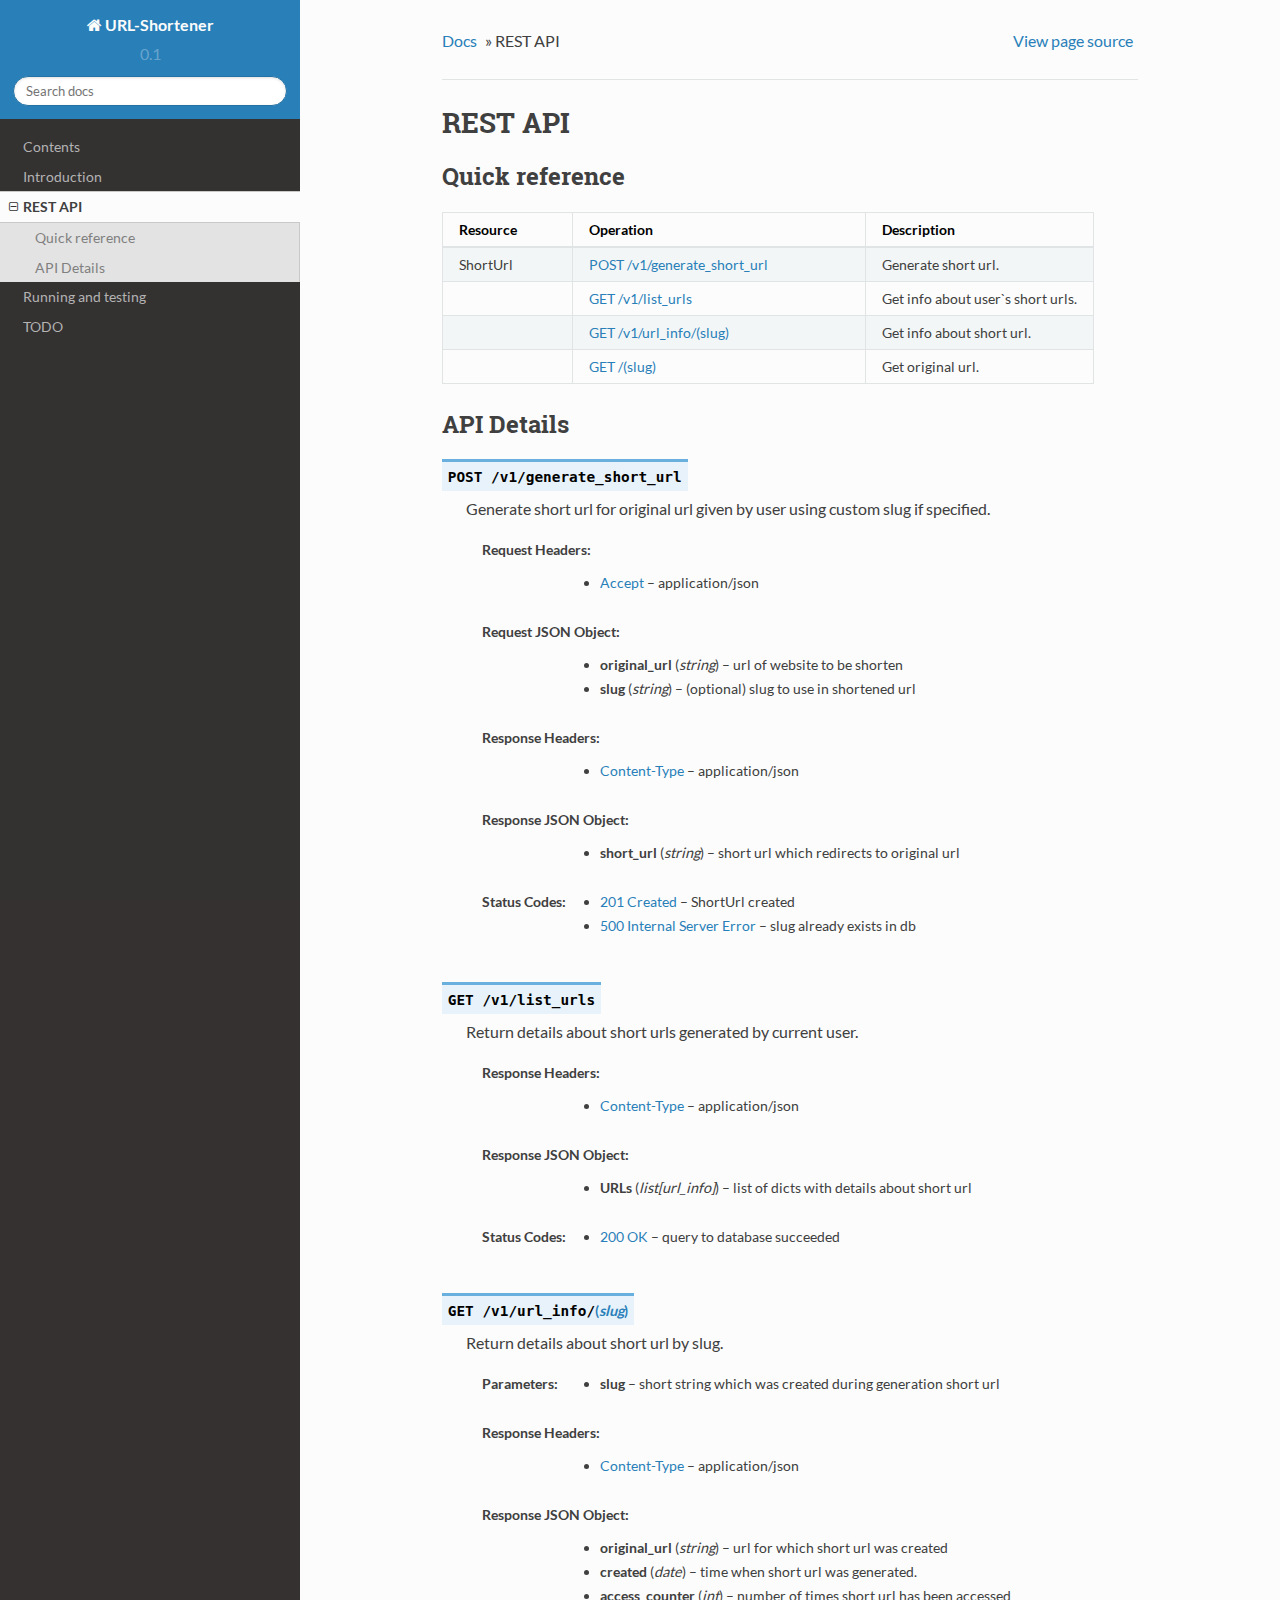
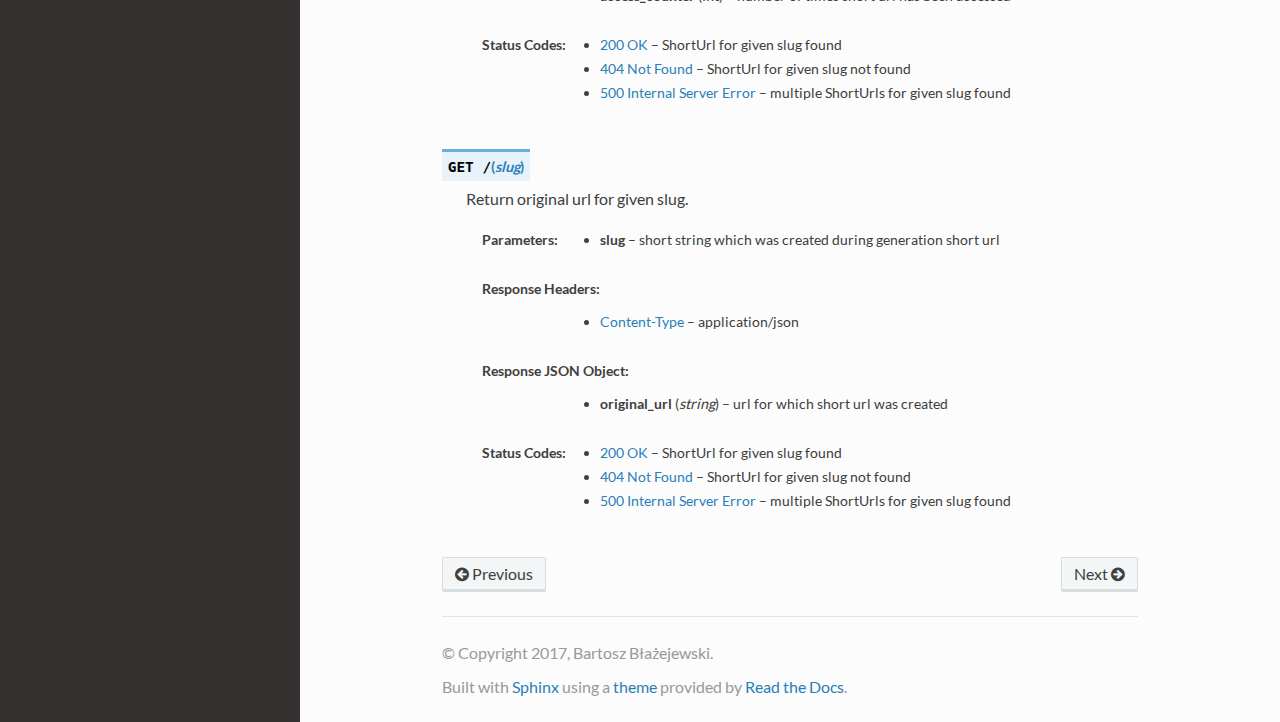
==== api.html @ 14dfcf68 "Generated gh-pages for commit 781b2d5 Author: Bartosz Błażejewski <bartosz.blazejewski@daftcode.pl>" ====
<!DOCTYPE html>
<!--[if IE 8]><html class="no-js lt-ie9" lang="en" > <![endif]-->
<!--[if gt IE 8]><!--> <html class="no-js" lang="en" > <!--<![endif]-->
<head>
  <meta charset="utf-8">
  
  <meta name="viewport" content="width=device-width, initial-scale=1.0">
  
  <title>REST API &mdash; URL-Shortener 0.1 documentation</title>
  

  
  

  

  
  
    

  

  
  
    <link rel="stylesheet" href="_static/css/theme.css" type="text/css" />
  

  

  
        <link rel="index" title="Index"
              href="genindex.html"/>
        <link rel="search" title="Search" href="search.html"/>
    <link rel="top" title="URL-Shortener 0.1 documentation" href="index.html"/>
        <link rel="next" title="Running and testing" href="running.html"/>
        <link rel="prev" title="Introduction" href="introduction.html"/> 

  
  <script src="_static/js/modernizr.min.js"></script>

</head>

<body class="wy-body-for-nav" role="document">

  <div class="wy-grid-for-nav">

    
    <nav data-toggle="wy-nav-shift" class="wy-nav-side">
      <div class="wy-side-scroll">
        <div class="wy-side-nav-search">
          

          
            <a href="index.html" class="icon icon-home"> URL-Shortener
          

          
          </a>

          
            
            
              <div class="version">
                0.1
              </div>
            
          

          
<div role="search">
  <form id="rtd-search-form" class="wy-form" action="search.html" method="get">
    <input type="text" name="q" placeholder="Search docs" />
    <input type="hidden" name="check_keywords" value="yes" />
    <input type="hidden" name="area" value="default" />
  </form>
</div>

          
        </div>

        <div class="wy-menu wy-menu-vertical" data-spy="affix" role="navigation" aria-label="main navigation">
          
            
            
                <ul class="current">
<li class="toctree-l1"><a class="reference internal" href="index.html">Contents</a></li>
<li class="toctree-l1"><a class="reference internal" href="introduction.html">Introduction</a></li>
<li class="toctree-l1 current"><a class="current reference internal" href="#">REST API</a><ul>
<li class="toctree-l2"><a class="reference internal" href="#quick-reference">Quick reference</a></li>
<li class="toctree-l2"><a class="reference internal" href="#api-details">API Details</a></li>
</ul>
</li>
<li class="toctree-l1"><a class="reference internal" href="running.html">Running and testing</a></li>
<li class="toctree-l1"><a class="reference internal" href="todo.html">TODO</a></li>
</ul>

            
          
        </div>
      </div>
    </nav>

    <section data-toggle="wy-nav-shift" class="wy-nav-content-wrap">

      
      <nav class="wy-nav-top" role="navigation" aria-label="top navigation">
        <i data-toggle="wy-nav-top" class="fa fa-bars"></i>
        <a href="index.html">URL-Shortener</a>
      </nav>


      
      <div class="wy-nav-content">
        <div class="rst-content">
          

 



<div role="navigation" aria-label="breadcrumbs navigation">
  <ul class="wy-breadcrumbs">
    <li><a href="index.html">Docs</a> &raquo;</li>
      
    <li>REST API</li>
      <li class="wy-breadcrumbs-aside">
        
          
            <a href="_sources/api.rst.txt" rel="nofollow"> View page source</a>
          
        
      </li>
  </ul>
  <hr/>
</div>
          <div role="main" class="document" itemscope="itemscope" itemtype="http://schema.org/Article">
           <div itemprop="articleBody">
            
  <div class="section" id="rest-api">
<h1>REST API<a class="headerlink" href="#rest-api" title="Permalink to this headline">¶</a></h1>
<div class="section" id="quick-reference">
<h2>Quick reference<a class="headerlink" href="#quick-reference" title="Permalink to this headline">¶</a></h2>
<table border="1" class="colwidths-given docutils">
<colgroup>
<col width="20%" />
<col width="45%" />
<col width="35%" />
</colgroup>
<thead valign="bottom">
<tr class="row-odd"><th class="head">Resource</th>
<th class="head">Operation</th>
<th class="head">Description</th>
</tr>
</thead>
<tbody valign="top">
<tr class="row-even"><td>ShortUrl</td>
<td><a class="reference external" href="#post--v1-generate_short_url">POST /v1/generate_short_url</a></td>
<td>Generate short url.</td>
</tr>
<tr class="row-odd"><td>&nbsp;</td>
<td><a class="reference external" href="#get--v1-list_urls">GET /v1/list_urls</a></td>
<td>Get info about user`s short urls.</td>
</tr>
<tr class="row-even"><td>&nbsp;</td>
<td><a class="reference external" href="#get--v1-url_info-(slug)">GET /v1/url_info/(slug)</a></td>
<td>Get info about short url.</td>
</tr>
<tr class="row-odd"><td>&nbsp;</td>
<td><a class="reference external" href="#get--(slug)">GET /(slug)</a></td>
<td>Get original url.</td>
</tr>
</tbody>
</table>
</div>
<div class="section" id="api-details">
<h2>API Details<a class="headerlink" href="#api-details" title="Permalink to this headline">¶</a></h2>
<dl class="post">
<dt id="post--v1-generate_short_url">
<code class="descname">POST </code><code class="descname">/v1/generate_short_url</code><a class="headerlink" href="#post--v1-generate_short_url" title="Permalink to this definition">¶</a></dt>
<dd><p>Generate short url for original url given by user using custom slug if specified.</p>
<table class="docutils field-list" frame="void" rules="none">
<col class="field-name" />
<col class="field-body" />
<tbody valign="top">
<tr class="field-odd field"><th class="field-name" colspan="2">Request Headers:</th></tr>
<tr class="field-odd field"><td>&nbsp;</td><td class="field-body"><ul class="first simple">
<li><a class="reference external" href="http://tools.ietf.org/html/rfc7231#section-5.3.2">Accept</a> &#8211; application/json</li>
</ul>
</td>
</tr>
<tr class="field-even field"><th class="field-name" colspan="2">Request JSON Object:</th></tr>
<tr class="field-even field"><td>&nbsp;</td><td class="field-body"><ul class="first simple">
<li><strong>original_url</strong> (<em>string</em>) &#8211; url of website to be shorten</li>
<li><strong>slug</strong> (<em>string</em>) &#8211; (optional) slug to use in shortened url</li>
</ul>
</td>
</tr>
<tr class="field-odd field"><th class="field-name" colspan="2">Response Headers:</th></tr>
<tr class="field-odd field"><td>&nbsp;</td><td class="field-body"><ul class="first simple">
<li><a class="reference external" href="http://tools.ietf.org/html/rfc7231#section-3.1.1.5">Content-Type</a> &#8211; application/json</li>
</ul>
</td>
</tr>
<tr class="field-even field"><th class="field-name" colspan="2">Response JSON Object:</th></tr>
<tr class="field-even field"><td>&nbsp;</td><td class="field-body"><ul class="first simple">
<li><strong>short_url</strong> (<em>string</em>) &#8211; short url which redirects to original url</li>
</ul>
</td>
</tr>
<tr class="field-odd field"><th class="field-name">Status Codes:</th><td class="field-body"><ul class="first last simple">
<li><a class="reference external" href="http://www.w3.org/Protocols/rfc2616/rfc2616-sec10.html#sec10.2.2">201 Created</a> &#8211; ShortUrl created</li>
<li><a class="reference external" href="http://www.w3.org/Protocols/rfc2616/rfc2616-sec10.html#sec10.5.1">500 Internal Server Error</a> &#8211; slug already exists in db</li>
</ul>
</td>
</tr>
</tbody>
</table>
</dd></dl>

<dl class="get">
<dt id="get--v1-list_urls">
<code class="descname">GET </code><code class="descname">/v1/list_urls</code><a class="headerlink" href="#get--v1-list_urls" title="Permalink to this definition">¶</a></dt>
<dd><p>Return details about short urls generated by current user.</p>
<table class="docutils field-list" frame="void" rules="none">
<col class="field-name" />
<col class="field-body" />
<tbody valign="top">
<tr class="field-odd field"><th class="field-name" colspan="2">Response Headers:</th></tr>
<tr class="field-odd field"><td>&nbsp;</td><td class="field-body"><ul class="first simple">
<li><a class="reference external" href="http://tools.ietf.org/html/rfc7231#section-3.1.1.5">Content-Type</a> &#8211; application/json</li>
</ul>
</td>
</tr>
<tr class="field-even field"><th class="field-name" colspan="2">Response JSON Object:</th></tr>
<tr class="field-even field"><td>&nbsp;</td><td class="field-body"><ul class="first simple">
<li><strong>URLs</strong> (<em>list[url_info]</em>) &#8211; list of dicts with details about short url</li>
</ul>
</td>
</tr>
<tr class="field-odd field"><th class="field-name">Status Codes:</th><td class="field-body"><ul class="first last simple">
<li><a class="reference external" href="http://www.w3.org/Protocols/rfc2616/rfc2616-sec10.html#sec10.2.1">200 OK</a> &#8211; query to database succeeded</li>
</ul>
</td>
</tr>
</tbody>
</table>
</dd></dl>

<dl class="get">
<dt id="get--v1-url_info-(slug)">
<code class="descname">GET </code><code class="descname">/v1/url_info/</code><span class="sig-paren">(</span><em>slug</em><span class="sig-paren">)</span><a class="headerlink" href="#get--v1-url_info-(slug)" title="Permalink to this definition">¶</a></dt>
<dd><p>Return details about short url by slug.</p>
<table class="docutils field-list" frame="void" rules="none">
<col class="field-name" />
<col class="field-body" />
<tbody valign="top">
<tr class="field-odd field"><th class="field-name">Parameters:</th><td class="field-body"><ul class="first simple">
<li><strong>slug</strong> &#8211; short string which was created during generation short url</li>
</ul>
</td>
</tr>
<tr class="field-even field"><th class="field-name" colspan="2">Response Headers:</th></tr>
<tr class="field-even field"><td>&nbsp;</td><td class="field-body"><ul class="first simple">
<li><a class="reference external" href="http://tools.ietf.org/html/rfc7231#section-3.1.1.5">Content-Type</a> &#8211; application/json</li>
</ul>
</td>
</tr>
<tr class="field-odd field"><th class="field-name" colspan="2">Response JSON Object:</th></tr>
<tr class="field-odd field"><td>&nbsp;</td><td class="field-body"><ul class="first simple">
<li><strong>original_url</strong> (<em>string</em>) &#8211; url for which short url was created</li>
<li><strong>created</strong> (<em>date</em>) &#8211; time when short url was generated.</li>
<li><strong>access_counter</strong> (<em>int</em>) &#8211; number of times short url has been accessed</li>
</ul>
</td>
</tr>
<tr class="field-even field"><th class="field-name">Status Codes:</th><td class="field-body"><ul class="first last simple">
<li><a class="reference external" href="http://www.w3.org/Protocols/rfc2616/rfc2616-sec10.html#sec10.2.1">200 OK</a> &#8211; ShortUrl for given slug found</li>
<li><a class="reference external" href="http://www.w3.org/Protocols/rfc2616/rfc2616-sec10.html#sec10.4.5">404 Not Found</a> &#8211; ShortUrl for given slug not found</li>
<li><a class="reference external" href="http://www.w3.org/Protocols/rfc2616/rfc2616-sec10.html#sec10.5.1">500 Internal Server Error</a> &#8211; multiple ShortUrls for given slug found</li>
</ul>
</td>
</tr>
</tbody>
</table>
</dd></dl>

<dl class="get">
<dt id="get--(slug)">
<code class="descname">GET </code><code class="descname">/</code><span class="sig-paren">(</span><em>slug</em><span class="sig-paren">)</span><a class="headerlink" href="#get--(slug)" title="Permalink to this definition">¶</a></dt>
<dd><p>Return original url for given slug.</p>
<table class="docutils field-list" frame="void" rules="none">
<col class="field-name" />
<col class="field-body" />
<tbody valign="top">
<tr class="field-odd field"><th class="field-name">Parameters:</th><td class="field-body"><ul class="first simple">
<li><strong>slug</strong> &#8211; short string which was created during generation short url</li>
</ul>
</td>
</tr>
<tr class="field-even field"><th class="field-name" colspan="2">Response Headers:</th></tr>
<tr class="field-even field"><td>&nbsp;</td><td class="field-body"><ul class="first simple">
<li><a class="reference external" href="http://tools.ietf.org/html/rfc7231#section-3.1.1.5">Content-Type</a> &#8211; application/json</li>
</ul>
</td>
</tr>
<tr class="field-odd field"><th class="field-name" colspan="2">Response JSON Object:</th></tr>
<tr class="field-odd field"><td>&nbsp;</td><td class="field-body"><ul class="first simple">
<li><strong>original_url</strong> (<em>string</em>) &#8211; url for which short url was created</li>
</ul>
</td>
</tr>
<tr class="field-even field"><th class="field-name">Status Codes:</th><td class="field-body"><ul class="first last simple">
<li><a class="reference external" href="http://www.w3.org/Protocols/rfc2616/rfc2616-sec10.html#sec10.2.1">200 OK</a> &#8211; ShortUrl for given slug found</li>
<li><a class="reference external" href="http://www.w3.org/Protocols/rfc2616/rfc2616-sec10.html#sec10.4.5">404 Not Found</a> &#8211; ShortUrl for given slug not found</li>
<li><a class="reference external" href="http://www.w3.org/Protocols/rfc2616/rfc2616-sec10.html#sec10.5.1">500 Internal Server Error</a> &#8211; multiple ShortUrls for given slug found</li>
</ul>
</td>
</tr>
</tbody>
</table>
</dd></dl>

</div>
</div>


           </div>
          </div>
          <footer>
  
    <div class="rst-footer-buttons" role="navigation" aria-label="footer navigation">
      
        <a href="running.html" class="btn btn-neutral float-right" title="Running and testing" accesskey="n">Next <span class="fa fa-arrow-circle-right"></span></a>
      
      
        <a href="introduction.html" class="btn btn-neutral" title="Introduction" accesskey="p"><span class="fa fa-arrow-circle-left"></span> Previous</a>
      
    </div>
  

  <hr/>

  <div role="contentinfo">
    <p>
        &copy; Copyright 2017, Bartosz Błażejewski.

    </p>
  </div>
  Built with <a href="http://sphinx-doc.org/">Sphinx</a> using a <a href="https://github.com/snide/sphinx_rtd_theme">theme</a> provided by <a href="https://readthedocs.org">Read the Docs</a>. 

</footer>

        </div>
      </div>

    </section>

  </div>
  


  

    <script type="text/javascript">
        var DOCUMENTATION_OPTIONS = {
            URL_ROOT:'./',
            VERSION:'0.1',
            COLLAPSE_INDEX:false,
            FILE_SUFFIX:'.html',
            HAS_SOURCE:  true
        };
    </script>
      <script type="text/javascript" src="_static/jquery.js"></script>
      <script type="text/javascript" src="_static/underscore.js"></script>
      <script type="text/javascript" src="_static/doctools.js"></script>

  

  
  
    <script type="text/javascript" src="_static/js/theme.js"></script>
  

  
  
  <script type="text/javascript">
      jQuery(function () {
          SphinxRtdTheme.StickyNav.enable();
      });
  </script>
   

</body>
</html>
---- _static/css/theme.css ----
﻿*{-webkit-box-sizing:border-box;-moz-box-sizing:border-box;box-sizing:border-box}article,aside,details,figcaption,figure,footer,header,hgroup,nav,section{display:block}audio,canvas,video{display:inline-block;*display:inline;*zoom:1}audio:not([controls]){display:none}[hidden]{display:none}*{-webkit-box-sizing:border-box;-moz-box-sizing:border-box;box-sizing:border-box}html{font-size:100%;-webkit-text-size-adjust:100%;-ms-text-size-adjust:100%}body{margin:0}a:hover,a:active{outline:0}abbr[title]{border-bottom:1px dotted}b,strong{font-weight:bold}blockquote{margin:0}dfn{font-style:italic}ins{background:#ff9;color:#000;text-decoration:none}mark{background:#ff0;color:#000;font-style:italic;font-weight:bold}pre,code,.rst-content tt,.rst-content code,kbd,samp{font-family:monospace,serif;_font-family:"courier new",monospace;font-size:1em}pre{white-space:pre}q{quotes:none}q:before,q:after{content:"";content:none}small{font-size:85%}sub,sup{font-size:75%;line-height:0;position:relative;vertical-align:baseline}sup{top:-0.5em}sub{bottom:-0.25em}ul,ol,dl{margin:0;padding:0;list-style:none;list-style-image:none}li{list-style:none}dd{margin:0}img{border:0;-ms-interpolation-mode:bicubic;vertical-align:middle;max-width:100%}svg:not(:root){overflow:hidden}figure{margin:0}form{margin:0}fieldset{border:0;margin:0;padding:0}label{cursor:pointer}legend{border:0;*margin-left:-7px;padding:0;white-space:normal}button,input,select,textarea{font-size:100%;margin:0;vertical-align:baseline;*vertical-align:middle}button,input{line-height:normal}button,input[type="button"],input[type="reset"],input[type="submit"]{cursor:pointer;-webkit-appearance:button;*overflow:visible}button[disabled],input[disabled]{cursor:default}input[type="checkbox"],input[type="radio"]{box-sizing:border-box;padding:0;*width:13px;*height:13px}input[type="search"]{-webkit-appearance:textfield;-moz-box-sizing:content-box;-webkit-box-sizing:content-box;box-sizing:content-box}input[type="search"]::-webkit-search-decoration,input[type="search"]::-webkit-search-cancel-button{-webkit-appearance:none}button::-moz-focus-inner,input::-moz-focus-inner{border:0;padding:0}textarea{overflow:auto;vertical-align:top;resize:vertical}table{border-collapse:collapse;border-spacing:0}td{vertical-align:top}.chromeframe{margin:0.2em 0;background:#ccc;color:#000;padding:0.2em 0}.ir{display:block;border:0;text-indent:-999em;overflow:hidden;background-color:transparent;background-repeat:no-repeat;text-align:left;direction:ltr;*line-height:0}.ir br{display:none}.hidden{display:none !important;visibility:hidden}.visuallyhidden{border:0;clip:rect(0 0 0 0);height:1px;margin:-1px;overflow:hidden;padding:0;position:absolute;width:1px}.visuallyhidden.focusable:active,.visuallyhidden.focusable:focus{clip:auto;height:auto;margin:0;overflow:visible;position:static;width:auto}.invisible{visibility:hidden}.relative{position:relative}big,small{font-size:100%}@media print{html,body,section{background:none !important}*{box-shadow:none !important;text-shadow:none !important;filter:none !important;-ms-filter:none !important}a,a:visited{text-decoration:underline}.ir a:after,a[href^="javascript:"]:after,a[href^="#"]:after{content:""}pre,blockquote{page-break-inside:avoid}thead{display:table-header-group}tr,img{page-break-inside:avoid}img{max-width:100% !important}@page{margin:0.5cm}p,h2,.rst-content .toctree-wrapper p.caption,h3{orphans:3;widows:3}h2,.rst-content .toctree-wrapper p.caption,h3{page-break-after:avoid}}.fa:before,.wy-menu-vertical li span.toctree-expand:before,.wy-menu-vertical li.on a span.toctree-expand:before,.wy-menu-vertical li.current>a span.toctree-expand:before,.rst-content .admonition-title:before,.rst-content h1 .headerlink:before,.rst-content h2 .headerlink:before,.rst-content h3 .headerlink:before,.rst-content h4 .headerlink:before,.rst-content h5 .headerlink:before,.rst-content h6 .headerlink:before,.rst-content dl dt .headerlink:before,.rst-content p.caption .headerlink:before,.rst-content tt.download span:first-child:before,.rst-content code.download span:first-child:before,.icon:before,.wy-dropdown .caret:before,.wy-inline-validate.wy-inline-validate-success .wy-input-context:before,.wy-inline-validate.wy-inline-validate-danger .wy-input-context:before,.wy-inline-validate.wy-inline-validate-warning .wy-input-context:before,.wy-inline-validate.wy-inline-validate-info .wy-input-context:before,.wy-alert,.rst-content .note,.rst-content .attention,.rst-content .caution,.rst-content .danger,.rst-content .error,.rst-content .hint,.rst-content .important,.rst-content .tip,.rst-content .warning,.rst-content .seealso,.rst-content .admonition-todo,.btn,input[type="text"],input[type="password"],input[type="email"],input[type="url"],input[type="date"],input[type="month"],input[type="time"],input[type="datetime"],input[type="datetime-local"],input[type="week"],input[type="number"],input[type="search"],input[type="tel"],input[type="color"],select,textarea,.wy-menu-vertical li.on a,.wy-menu-vertical li.current>a,.wy-side-nav-search>a,.wy-side-nav-search .wy-dropdown>a,.wy-nav-top a{-webkit-font-smoothing:antialiased}.clearfix{*zoom:1}.clearfix:before,.clearfix:after{display:table;content:""}.clearfix:after{clear:both}/*!
 *  Font Awesome 4.2.0 by @davegandy - http://fontawesome.io - @fontawesome
 *  License - http://fontawesome.io/license (Font: SIL OFL 1.1, CSS: MIT License)
 */@font-face{font-family:'FontAwesome';src:url("../fonts/fontawesome-webfont.eot?v=4.2.0");src:url("../fonts/fontawesome-webfont.eot?#iefix&v=4.2.0") format("embedded-opentype"),url("../fonts/fontawesome-webfont.woff?v=4.2.0") format("woff"),url("../fonts/fontawesome-webfont.ttf?v=4.2.0") format("truetype"),url("../fonts/fontawesome-webfont.svg?v=4.2.0#fontawesomeregular") format("svg");font-weight:normal;font-style:normal}.fa,.wy-menu-vertical li span.toctree-expand,.wy-menu-vertical li.on a span.toctree-expand,.wy-menu-vertical li.current>a span.toctree-expand,.rst-content .admonition-title,.rst-content h1 .headerlink,.rst-content h2 .headerlink,.rst-content h3 .headerlink,.rst-content h4 .headerlink,.rst-content h5 .headerlink,.rst-content h6 .headerlink,.rst-content dl dt .headerlink,.rst-content p.caption .headerlink,.rst-content tt.download span:first-child,.rst-content code.download span:first-child,.icon{display:inline-block;font:normal normal normal 14px/1 FontAwesome;font-size:inherit;text-rendering:auto;-webkit-font-smoothing:antialiased;-moz-osx-font-smoothing:grayscale}.fa-lg{font-size:1.33333em;line-height:0.75em;vertical-align:-15%}.fa-2x{font-size:2em}.fa-3x{font-size:3em}.fa-4x{font-size:4em}.fa-5x{font-size:5em}.fa-fw{width:1.28571em;text-align:center}.fa-ul{padding-left:0;margin-left:2.14286em;list-style-type:none}.fa-ul>li{position:relative}.fa-li{position:absolute;left:-2.14286em;width:2.14286em;top:0.14286em;text-align:center}.fa-li.fa-lg{left:-1.85714em}.fa-border{padding:.2em .25em .15em;border:solid 0.08em #eee;border-radius:.1em}.pull-right{float:right}.pull-left{float:left}.fa.pull-left,.wy-menu-vertical li span.pull-left.toctree-expand,.wy-menu-vertical li.on a span.pull-left.toctree-expand,.wy-menu-vertical li.current>a span.pull-left.toctree-expand,.rst-content .pull-left.admonition-title,.rst-content h1 .pull-left.headerlink,.rst-content h2 .pull-left.headerlink,.rst-content h3 .pull-left.headerlink,.rst-content h4 .pull-left.headerlink,.rst-content h5 .pull-left.headerlink,.rst-content h6 .pull-left.headerlink,.rst-content dl dt .pull-left.headerlink,.rst-content p.caption .pull-left.headerlink,.rst-content tt.download span.pull-left:first-child,.rst-content code.download span.pull-left:first-child,.pull-left.icon{margin-right:.3em}.fa.pull-right,.wy-menu-vertical li span.pull-right.toctree-expand,.wy-menu-vertical li.on a span.pull-right.toctree-expand,.wy-menu-vertical li.current>a span.pull-right.toctree-expand,.rst-content .pull-right.admonition-title,.rst-content h1 .pull-right.headerlink,.rst-content h2 .pull-right.headerlink,.rst-content h3 .pull-right.headerlink,.rst-content h4 .pull-right.headerlink,.rst-content h5 .pull-right.headerlink,.rst-content h6 .pull-right.headerlink,.rst-content dl dt .pull-right.headerlink,.rst-content p.caption .pull-right.headerlink,.rst-content tt.download span.pull-right:first-child,.rst-content code.download span.pull-right:first-child,.pull-right.icon{margin-left:.3em}.fa-spin{-webkit-animation:fa-spin 2s infinite linear;animation:fa-spin 2s infinite linear}@-webkit-keyframes fa-spin{0%{-webkit-transform:rotate(0deg);transform:rotate(0deg)}100%{-webkit-transform:rotate(359deg);transform:rotate(359deg)}}@keyframes fa-spin{0%{-webkit-transform:rotate(0deg);transform:rotate(0deg)}100%{-webkit-transform:rotate(359deg);transform:rotate(359deg)}}.fa-rotate-90{filter:progid:DXImageTransform.Microsoft.BasicImage(rotation=1);-webkit-transform:rotate(90deg);-ms-transform:rotate(90deg);transform:rotate(90deg)}.fa-rotate-180{filter:progid:DXImageTransform.Microsoft.BasicImage(rotation=2);-webkit-transform:rotate(180deg);-ms-transform:rotate(180deg);transform:rotate(180deg)}.fa-rotate-270{filter:progid:DXImageTransform.Microsoft.BasicImage(rotation=3);-webkit-transform:rotate(270deg);-ms-transform:rotate(270deg);transform:rotate(270deg)}.fa-flip-horizontal{filter:progid:DXImageTransform.Microsoft.BasicImage(rotation=0);-webkit-transform:scale(-1, 1);-ms-transform:scale(-1, 1);transform:scale(-1, 1)}.fa-flip-vertical{filter:progid:DXImageTransform.Microsoft.BasicImage(rotation=2);-webkit-transform:scale(1, -1);-ms-transform:scale(1, -1);transform:scale(1, -1)}:root .fa-rotate-90,:root .fa-rotate-180,:root .fa-rotate-270,:root .fa-flip-horizontal,:root .fa-flip-vertical{filter:none}.fa-stack{position:relative;display:inline-block;width:2em;height:2em;line-height:2em;vertical-align:middle}.fa-stack-1x,.fa-stack-2x{position:absolute;left:0;width:100%;text-align:center}.fa-stack-1x{line-height:inherit}.fa-stack-2x{font-size:2em}.fa-inverse{color:#fff}.fa-glass:before{content:""}.fa-music:before{content:""}.fa-search:before,.icon-search:before{content:""}.fa-envelope-o:before{content:""}.fa-heart:before{content:""}.fa-star:before{content:""}.fa-star-o:before{content:""}.fa-user:before{content:""}.fa-film:before{content:""}.fa-th-large:before{content:""}.fa-th:before{content:""}.fa-th-list:before{content:""}.fa-check:before{content:""}.fa-remove:before,.fa-close:before,.fa-times:before{content:""}.fa-search-plus:before{content:""}.fa-search-minus:before{content:""}.fa-power-off:before{content:""}.fa-signal:before{content:""}.fa-gear:before,.fa-cog:before{content:""}.fa-trash-o:before{content:""}.fa-home:before,.icon-home:before{content:""}.fa-file-o:before{content:""}.fa-clock-o:before{content:""}.fa-road:before{content:""}.fa-download:before,.rst-content tt.download span:first-child:before,.rst-content code.download span:first-child:before{content:""}.fa-arrow-circle-o-down:before{content:""}.fa-arrow-circle-o-up:before{content:""}.fa-inbox:before{content:""}.fa-play-circle-o:before{content:""}.fa-rotate-right:before,.fa-repeat:before{content:""}.fa-refresh:before{content:""}.fa-list-alt:before{content:""}.fa-lock:before{content:""}.fa-flag:before{content:""}.fa-headphones:before{content:""}.fa-volume-off:before{content:""}.fa-volume-down:before{content:""}.fa-volume-up:before{content:""}.fa-qrcode:before{content:""}.fa-barcode:before{content:""}.fa-tag:before{content:""}.fa-tags:before{content:""}.fa-book:before,.icon-book:before{content:""}.fa-bookmark:before{content:""}.fa-print:before{content:""}.fa-camera:before{content:""}.fa-font:before{content:""}.fa-bold:before{content:""}.fa-italic:before{content:""}.fa-text-height:before{content:""}.fa-text-width:before{content:""}.fa-align-left:before{content:""}.fa-align-center:before{content:""}.fa-align-right:before{content:""}.fa-align-justify:before{content:""}.fa-list:before{content:""}.fa-dedent:before,.fa-outdent:before{content:""}.fa-indent:before{content:""}.fa-video-camera:before{content:""}.fa-photo:before,.fa-image:before,.fa-picture-o:before{content:""}.fa-pencil:before{content:""}.fa-map-marker:before{content:""}.fa-adjust:before{content:""}.fa-tint:before{content:""}.fa-edit:before,.fa-pencil-square-o:before{content:""}.fa-share-square-o:before{content:""}.fa-check-square-o:before{content:""}.fa-arrows:before{content:""}.fa-step-backward:before{content:""}.fa-fast-backward:before{content:""}.fa-backward:before{content:""}.fa-play:before{content:""}.fa-pause:before{content:""}.fa-stop:before{content:""}.fa-forward:before{content:""}.fa-fast-forward:before{content:""}.fa-step-forward:before{content:""}.fa-eject:before{content:""}.fa-chevron-left:before{content:""}.fa-chevron-right:before{content:""}.fa-plus-circle:before{content:""}.fa-minus-circle:before{content:""}.fa-times-circle:before,.wy-inline-validate.wy-inline-validate-danger .wy-input-context:before{content:""}.fa-check-circle:before,.wy-inline-validate.wy-inline-validate-success .wy-input-context:before{content:""}.fa-question-circle:before{content:""}.fa-info-circle:before{content:""}.fa-crosshairs:before{content:""}.fa-times-circle-o:before{content:""}.fa-check-circle-o:before{content:""}.fa-ban:before{content:""}.fa-arrow-left:before{content:""}.fa-arrow-right:before{content:""}.fa-arrow-up:before{content:""}.fa-arrow-down:before{content:""}.fa-mail-forward:before,.fa-share:before{content:""}.fa-expand:before{content:""}.fa-compress:before{content:""}.fa-plus:before{content:""}.fa-minus:before{content:""}.fa-asterisk:before{content:""}.fa-exclamation-circle:before,.wy-inline-validate.wy-inline-validate-warning .wy-input-context:before,.wy-inline-validate.wy-inline-validate-info .wy-input-context:before,.rst-content .admonition-title:before{content:""}.fa-gift:before{content:""}.fa-leaf:before{content:""}.fa-fire:before,.icon-fire:before{content:""}.fa-eye:before{content:""}.fa-eye-slash:before{content:""}.fa-warning:before,.fa-exclamation-triangle:before{content:""}.fa-plane:before{content:""}.fa-calendar:before{content:""}.fa-random:before{content:""}.fa-comment:before{content:""}.fa-magnet:before{content:""}.fa-chevron-up:before{content:""}.fa-chevron-down:before{content:""}.fa-retweet:before{content:""}.fa-shopping-cart:before{content:""}.fa-folder:before{content:""}.fa-folder-open:before{content:""}.fa-arrows-v:before{content:""}.fa-arrows-h:before{content:""}.fa-bar-chart-o:before,.fa-bar-chart:before{content:""}.fa-twitter-square:before{content:""}.fa-facebook-square:before{content:""}.fa-camera-retro:before{content:""}.fa-key:before{content:""}.fa-gears:before,.fa-cogs:before{content:""}.fa-comments:before{content:""}.fa-thumbs-o-up:before{content:""}.fa-thumbs-o-down:before{content:""}.fa-star-half:before{content:""}.fa-heart-o:before{content:""}.fa-sign-out:before{content:""}.fa-linkedin-square:before{content:""}.fa-thumb-tack:before{content:""}.fa-external-link:before{content:""}.fa-sign-in:before{content:""}.fa-trophy:before{content:""}.fa-github-square:before{content:""}.fa-upload:before{content:""}.fa-lemon-o:before{content:""}.fa-phone:before{content:""}.fa-square-o:before{content:""}.fa-bookmark-o:before{content:""}.fa-phone-square:before{content:""}.fa-twitter:before{content:""}.fa-facebook:before{content:""}.fa-github:before,.icon-github:before{content:""}.fa-unlock:before{content:""}.fa-credit-card:before{content:""}.fa-rss:before{content:""}.fa-hdd-o:before{content:""}.fa-bullhorn:before{content:""}.fa-bell:before{content:""}.fa-certificate:before{content:""}.fa-hand-o-right:before{content:""}.fa-hand-o-left:before{content:""}.fa-hand-o-up:before{content:""}.fa-hand-o-down:before{content:""}.fa-arrow-circle-left:before,.icon-circle-arrow-left:before{content:""}.fa-arrow-circle-right:before,.icon-circle-arrow-right:before{content:""}.fa-arrow-circle-up:before{content:""}.fa-arrow-circle-down:before{content:""}.fa-globe:before{content:""}.fa-wrench:before{content:""}.fa-tasks:before{content:""}.fa-filter:before{content:""}.fa-briefcase:before{content:""}.fa-arrows-alt:before{content:""}.fa-group:before,.fa-users:before{content:""}.fa-chain:before,.fa-link:before,.icon-link:before{content:""}.fa-cloud:before{content:""}.fa-flask:before{content:""}.fa-cut:before,.fa-scissors:before{content:""}.fa-copy:before,.fa-files-o:before{content:""}.fa-paperclip:before{content:""}.fa-save:before,.fa-floppy-o:before{content:""}.fa-square:before{content:""}.fa-navicon:before,.fa-reorder:before,.fa-bars:before{content:""}.fa-list-ul:before{content:""}.fa-list-ol:before{content:""}.fa-strikethrough:before{content:""}.fa-underline:before{content:""}.fa-table:before{content:""}.fa-magic:before{content:""}.fa-truck:before{content:""}.fa-pinterest:before{content:""}.fa-pinterest-square:before{content:""}.fa-google-plus-square:before{content:""}.fa-google-plus:before{content:""}.fa-money:before{content:""}.fa-caret-down:before,.wy-dropdown .caret:before,.icon-caret-down:before{content:""}.fa-caret-up:before{content:""}.fa-caret-left:before{content:""}.fa-caret-right:before{content:""}.fa-columns:before{content:""}.fa-unsorted:before,.fa-sort:before{content:""}.fa-sort-down:before,.fa-sort-desc:before{content:""}.fa-sort-up:before,.fa-sort-asc:before{content:""}.fa-envelope:before{content:""}.fa-linkedin:before{content:""}.fa-rotate-left:before,.fa-undo:before{content:""}.fa-legal:before,.fa-gavel:before{content:""}.fa-dashboard:before,.fa-tachometer:before{content:""}.fa-comment-o:before{content:""}.fa-comments-o:before{content:""}.fa-flash:before,.fa-bolt:before{content:""}.fa-sitemap:before{content:""}.fa-umbrella:before{content:""}.fa-paste:before,.fa-clipboard:before{content:""}.fa-lightbulb-o:before{content:""}.fa-exchange:before{content:""}.fa-cloud-download:before{content:""}.fa-cloud-upload:before{content:""}.fa-user-md:before{content:""}.fa-stethoscope:before{content:""}.fa-suitcase:before{content:""}.fa-bell-o:before{content:""}.fa-coffee:before{content:""}.fa-cutlery:before{content:""}.fa-file-text-o:before{content:""}.fa-building-o:before{content:""}.fa-hospital-o:before{content:""}.fa-ambulance:before{content:""}.fa-medkit:before{content:""}.fa-fighter-jet:before{content:""}.fa-beer:before{content:""}.fa-h-square:before{content:""}.fa-plus-square:before{content:""}.fa-angle-double-left:before{content:""}.fa-angle-double-right:before{content:""}.fa-angle-double-up:before{content:""}.fa-angle-double-down:before{content:""}.fa-angle-left:before{content:""}.fa-angle-right:before{content:""}.fa-angle-up:before{content:""}.fa-angle-down:before{content:""}.fa-desktop:before{content:""}.fa-laptop:before{content:""}.fa-tablet:before{content:""}.fa-mobile-phone:before,.fa-mobile:before{content:""}.fa-circle-o:before{content:""}.fa-quote-left:before{content:""}.fa-quote-right:before{content:""}.fa-spinner:before{content:""}.fa-circle:before{content:""}.fa-mail-reply:before,.fa-reply:before{content:""}.fa-github-alt:before{content:""}.fa-folder-o:before{content:""}.fa-folder-open-o:before{content:""}.fa-smile-o:before{content:""}.fa-frown-o:before{content:""}.fa-meh-o:before{content:""}.fa-gamepad:before{content:""}.fa-keyboard-o:before{content:""}.fa-flag-o:before{content:""}.fa-flag-checkered:before{content:""}.fa-terminal:before{content:""}.fa-code:before{content:""}.fa-mail-reply-all:before,.fa-reply-all:before{content:""}.fa-star-half-empty:before,.fa-star-half-full:before,.fa-star-half-o:before{content:""}.fa-location-arrow:before{content:""}.fa-crop:before{content:""}.fa-code-fork:before{content:""}.fa-unlink:before,.fa-chain-broken:before{content:""}.fa-question:before{content:""}.fa-info:before{content:""}.fa-exclamation:before{content:""}.fa-superscript:before{content:""}.fa-subscript:before{content:""}.fa-eraser:before{content:""}.fa-puzzle-piece:before{content:""}.fa-microphone:before{content:""}.fa-microphone-slash:before{content:""}.fa-shield:before{content:""}.fa-calendar-o:before{content:""}.fa-fire-extinguisher:before{content:""}.fa-rocket:before{content:""}.fa-maxcdn:before{content:""}.fa-chevron-circle-left:before{content:""}.fa-chevron-circle-right:before{content:""}.fa-chevron-circle-up:before{content:""}.fa-chevron-circle-down:before{content:""}.fa-html5:before{content:""}.fa-css3:before{content:""}.fa-anchor:before{content:""}.fa-unlock-alt:before{content:""}.fa-bullseye:before{content:""}.fa-ellipsis-h:before{content:""}.fa-ellipsis-v:before{content:""}.fa-rss-square:before{content:""}.fa-play-circle:before{content:""}.fa-ticket:before{content:""}.fa-minus-square:before{content:""}.fa-minus-square-o:before,.wy-menu-vertical li.on a span.toctree-expand:before,.wy-menu-vertical li.current>a span.toctree-expand:before{content:""}.fa-level-up:before{content:""}.fa-level-down:before{content:""}.fa-check-square:before{content:""}.fa-pencil-square:before{content:""}.fa-external-link-square:before{content:""}.fa-share-square:before{content:""}.fa-compass:before{content:""}.fa-toggle-down:before,.fa-caret-square-o-down:before{content:""}.fa-toggle-up:before,.fa-caret-square-o-up:before{content:""}.fa-toggle-right:before,.fa-caret-square-o-right:before{content:""}.fa-euro:before,.fa-eur:before{content:""}.fa-gbp:before{content:""}.fa-dollar:before,.fa-usd:before{content:""}.fa-rupee:before,.fa-inr:before{content:""}.fa-cny:before,.fa-rmb:before,.fa-yen:before,.fa-jpy:before{content:""}.fa-ruble:before,.fa-rouble:before,.fa-rub:before{content:""}.fa-won:before,.fa-krw:before{content:""}.fa-bitcoin:before,.fa-btc:before{content:""}.fa-file:before{content:""}.fa-file-text:before{content:""}.fa-sort-alpha-asc:before{content:""}.fa-sort-alpha-desc:before{content:""}.fa-sort-amount-asc:before{content:""}.fa-sort-amount-desc:before{content:""}.fa-sort-numeric-asc:before{content:""}.fa-sort-numeric-desc:before{content:""}.fa-thumbs-up:before{content:""}.fa-thumbs-down:before{content:""}.fa-youtube-square:before{content:""}.fa-youtube:before{content:""}.fa-xing:before{content:""}.fa-xing-square:before{content:""}.fa-youtube-play:before{content:""}.fa-dropbox:before{content:""}.fa-stack-overflow:before{content:""}.fa-instagram:before{content:""}.fa-flickr:before{content:""}.fa-adn:before{content:""}.fa-bitbucket:before,.icon-bitbucket:before{content:""}.fa-bitbucket-square:before{content:""}.fa-tumblr:before{content:""}.fa-tumblr-square:before{content:""}.fa-long-arrow-down:before{content:""}.fa-long-arrow-up:before{content:""}.fa-long-arrow-left:before{content:""}.fa-long-arrow-right:before{content:""}.fa-apple:before{content:""}.fa-windows:before{content:""}.fa-android:before{content:""}.fa-linux:before{content:""}.fa-dribbble:before{content:""}.fa-skype:before{content:""}.fa-foursquare:before{content:""}.fa-trello:before{content:""}.fa-female:before{content:""}.fa-male:before{content:""}.fa-gittip:before{content:""}.fa-sun-o:before{content:""}.fa-moon-o:before{content:""}.fa-archive:before{content:""}.fa-bug:before{content:""}.fa-vk:before{content:""}.fa-weibo:before{content:""}.fa-renren:before{content:""}.fa-pagelines:before{content:""}.fa-stack-exchange:before{content:""}.fa-arrow-circle-o-right:before{content:""}.fa-arrow-circle-o-left:before{content:""}.fa-toggle-left:before,.fa-caret-square-o-left:before{content:""}.fa-dot-circle-o:before{content:""}.fa-wheelchair:before{content:""}.fa-vimeo-square:before{content:""}.fa-turkish-lira:before,.fa-try:before{content:""}.fa-plus-square-o:before,.wy-menu-vertical li span.toctree-expand:before{content:""}.fa-space-shuttle:before{content:""}.fa-slack:before{content:""}.fa-envelope-square:before{content:""}.fa-wordpress:before{content:""}.fa-openid:before{content:""}.fa-institution:before,.fa-bank:before,.fa-university:before{content:""}.fa-mortar-board:before,.fa-graduation-cap:before{content:""}.fa-yahoo:before{content:""}.fa-google:before{content:""}.fa-reddit:before{content:""}.fa-reddit-square:before{content:""}.fa-stumbleupon-circle:before{content:""}.fa-stumbleupon:before{content:""}.fa-delicious:before{content:""}.fa-digg:before{content:""}.fa-pied-piper:before{content:""}.fa-pied-piper-alt:before{content:""}.fa-drupal:before{content:""}.fa-joomla:before{content:""}.fa-language:before{content:""}.fa-fax:before{content:""}.fa-building:before{content:""}.fa-child:before{content:""}.fa-paw:before{content:""}.fa-spoon:before{content:""}.fa-cube:before{content:""}.fa-cubes:before{content:""}.fa-behance:before{content:""}.fa-behance-square:before{content:""}.fa-steam:before{content:""}.fa-steam-square:before{content:""}.fa-recycle:before{content:""}.fa-automobile:before,.fa-car:before{content:""}.fa-cab:before,.fa-taxi:before{content:""}.fa-tree:before{content:""}.fa-spotify:before{content:""}.fa-deviantart:before{content:""}.fa-soundcloud:before{content:""}.fa-database:before{content:""}.fa-file-pdf-o:before{content:""}.fa-file-word-o:before{content:""}.fa-file-excel-o:before{content:""}.fa-file-powerpoint-o:before{content:""}.fa-file-photo-o:before,.fa-file-picture-o:before,.fa-file-image-o:before{content:""}.fa-file-zip-o:before,.fa-file-archive-o:before{content:""}.fa-file-sound-o:before,.fa-file-audio-o:before{content:""}.fa-file-movie-o:before,.fa-file-video-o:before{content:""}.fa-file-code-o:before{content:""}.fa-vine:before{content:""}.fa-codepen:before{content:""}.fa-jsfiddle:before{content:""}.fa-life-bouy:before,.fa-life-buoy:before,.fa-life-saver:before,.fa-support:before,.fa-life-ring:before{content:""}.fa-circle-o-notch:before{content:""}.fa-ra:before,.fa-rebel:before{content:""}.fa-ge:before,.fa-empire:before{content:""}.fa-git-square:before{content:""}.fa-git:before{content:""}.fa-hacker-news:before{content:""}.fa-tencent-weibo:before{content:""}.fa-qq:before{content:""}.fa-wechat:before,.fa-weixin:before{content:""}.fa-send:before,.fa-paper-plane:before{content:""}.fa-send-o:before,.fa-paper-plane-o:before{content:""}.fa-history:before{content:""}.fa-circle-thin:before{content:""}.fa-header:before{content:""}.fa-paragraph:before{content:""}.fa-sliders:before{content:""}.fa-share-alt:before{content:""}.fa-share-alt-square:before{content:""}.fa-bomb:before{content:""}.fa-soccer-ball-o:before,.fa-futbol-o:before{content:""}.fa-tty:before{content:""}.fa-binoculars:before{content:""}.fa-plug:before{content:""}.fa-slideshare:before{content:""}.fa-twitch:before{content:""}.fa-yelp:before{content:""}.fa-newspaper-o:before{content:""}.fa-wifi:before{content:""}.fa-calculator:before{content:""}.fa-paypal:before{content:""}.fa-google-wallet:before{content:""}.fa-cc-visa:before{content:""}.fa-cc-mastercard:before{content:""}.fa-cc-discover:before{content:""}.fa-cc-amex:before{content:""}.fa-cc-paypal:before{content:""}.fa-cc-stripe:before{content:""}.fa-bell-slash:before{content:""}.fa-bell-slash-o:before{content:""}.fa-trash:before{content:""}.fa-copyright:before{content:""}.fa-at:before{content:""}.fa-eyedropper:before{content:""}.fa-paint-brush:before{content:""}.fa-birthday-cake:before{content:""}.fa-area-chart:before{content:""}.fa-pie-chart:before{content:""}.fa-line-chart:before{content:""}.fa-lastfm:before{content:""}.fa-lastfm-square:before{content:""}.fa-toggle-off:before{content:""}.fa-toggle-on:before{content:""}.fa-bicycle:before{content:""}.fa-bus:before{content:""}.fa-ioxhost:before{content:""}.fa-angellist:before{content:""}.fa-cc:before{content:""}.fa-shekel:before,.fa-sheqel:before,.fa-ils:before{content:""}.fa-meanpath:before{content:""}.fa,.wy-menu-vertical li span.toctree-expand,.wy-menu-vertical li.on a span.toctree-expand,.wy-menu-vertical li.current>a span.toctree-expand,.rst-content .admonition-title,.rst-content h1 .headerlink,.rst-content h2 .headerlink,.rst-content h3 .headerlink,.rst-content h4 .headerlink,.rst-content h5 .headerlink,.rst-content h6 .headerlink,.rst-content dl dt .headerlink,.rst-content p.caption .headerlink,.rst-content tt.download span:first-child,.rst-content code.download span:first-child,.icon,.wy-dropdown .caret,.wy-inline-validate.wy-inline-validate-success .wy-input-context,.wy-inline-validate.wy-inline-validate-danger .wy-input-context,.wy-inline-validate.wy-inline-validate-warning .wy-input-context,.wy-inline-validate.wy-inline-validate-info .wy-input-context{font-family:inherit}.fa:before,.wy-menu-vertical li span.toctree-expand:before,.wy-menu-vertical li.on a span.toctree-expand:before,.wy-menu-vertical li.current>a span.toctree-expand:before,.rst-content .admonition-title:before,.rst-content h1 .headerlink:before,.rst-content h2 .headerlink:before,.rst-content h3 .headerlink:before,.rst-content h4 .headerlink:before,.rst-content h5 .headerlink:before,.rst-content h6 .headerlink:before,.rst-content dl dt .headerlink:before,.rst-content p.caption .headerlink:before,.rst-content tt.download span:first-child:before,.rst-content code.download span:first-child:before,.icon:before,.wy-dropdown .caret:before,.wy-inline-validate.wy-inline-validate-success .wy-input-context:before,.wy-inline-validate.wy-inline-validate-danger .wy-input-context:before,.wy-inline-validate.wy-inline-validate-warning .wy-input-context:before,.wy-inline-validate.wy-inline-validate-info .wy-input-context:before{font-family:"FontAwesome";display:inline-block;font-style:normal;font-weight:normal;line-height:1;text-decoration:inherit}a .fa,a .wy-menu-vertical li span.toctree-expand,.wy-menu-vertical li a span.toctree-expand,.wy-menu-vertical li.on a span.toctree-expand,.wy-menu-vertical li.current>a span.toctree-expand,a .rst-content .admonition-title,.rst-content a .admonition-title,a .rst-content h1 .headerlink,.rst-content h1 a .headerlink,a .rst-content h2 .headerlink,.rst-content h2 a .headerlink,a .rst-content h3 .headerlink,.rst-content h3 a .headerlink,a .rst-content h4 .headerlink,.rst-content h4 a .headerlink,a .rst-content h5 .headerlink,.rst-content h5 a .headerlink,a .rst-content h6 .headerlink,.rst-content h6 a .headerlink,a .rst-content dl dt .headerlink,.rst-content dl dt a .headerlink,a .rst-content p.caption .headerlink,.rst-content p.caption a .headerlink,a .rst-content tt.download span:first-child,.rst-content tt.download a span:first-child,a .rst-content code.download span:first-child,.rst-content code.download a span:first-child,a .icon{display:inline-block;text-decoration:inherit}.btn .fa,.btn .wy-menu-vertical li span.toctree-expand,.wy-menu-vertical li .btn span.toctree-expand,.btn .wy-menu-vertical li.on a span.toctree-expand,.wy-menu-vertical li.on a .btn span.toctree-expand,.btn .wy-menu-vertical li.current>a span.toctree-expand,.wy-menu-vertical li.current>a .btn span.toctree-expand,.btn .rst-content .admonition-title,.rst-content .btn .admonition-title,.btn .rst-content h1 .headerlink,.rst-content h1 .btn .headerlink,.btn .rst-content h2 .headerlink,.rst-content h2 .btn .headerlink,.btn .rst-content h3 .headerlink,.rst-content h3 .btn .headerlink,.btn .rst-content h4 .headerlink,.rst-content h4 .btn .headerlink,.btn .rst-content h5 .headerlink,.rst-content h5 .btn .headerlink,.btn .rst-content h6 .headerlink,.rst-content h6 .btn .headerlink,.btn .rst-content dl dt .headerlink,.rst-content dl dt .btn .headerlink,.btn .rst-content p.caption .headerlink,.rst-content p.caption .btn .headerlink,.btn .rst-content tt.download span:first-child,.rst-content tt.download .btn span:first-child,.btn .rst-content code.download span:first-child,.rst-content code.download .btn span:first-child,.btn .icon,.nav .fa,.nav .wy-menu-vertical li span.toctree-expand,.wy-menu-vertical li .nav span.toctree-expand,.nav .wy-menu-vertical li.on a span.toctree-expand,.wy-menu-vertical li.on a .nav span.toctree-expand,.nav .wy-menu-vertical li.current>a span.toctree-expand,.wy-menu-vertical li.current>a .nav span.toctree-expand,.nav .rst-content .admonition-title,.rst-content .nav .admonition-title,.nav .rst-content h1 .headerlink,.rst-content h1 .nav .headerlink,.nav .rst-content h2 .headerlink,.rst-content h2 .nav .headerlink,.nav .rst-content h3 .headerlink,.rst-content h3 .nav .headerlink,.nav .rst-content h4 .headerlink,.rst-content h4 .nav .headerlink,.nav .rst-content h5 .headerlink,.rst-content h5 .nav .headerlink,.nav .rst-content h6 .headerlink,.rst-content h6 .nav .headerlink,.nav .rst-content dl dt .headerlink,.rst-content dl dt .nav .headerlink,.nav .rst-content p.caption .headerlink,.rst-content p.caption .nav .headerlink,.nav .rst-content tt.download span:first-child,.rst-content tt.download .nav span:first-child,.nav .rst-content code.download span:first-child,.rst-content code.download .nav span:first-child,.nav .icon{display:inline}.btn .fa.fa-large,.btn .wy-menu-vertical li span.fa-large.toctree-expand,.wy-menu-vertical li .btn span.fa-large.toctree-expand,.btn .rst-content .fa-large.admonition-title,.rst-content .btn .fa-large.admonition-title,.btn .rst-content h1 .fa-large.headerlink,.rst-content h1 .btn .fa-large.headerlink,.btn .rst-content h2 .fa-large.headerlink,.rst-content h2 .btn .fa-large.headerlink,.btn .rst-content h3 .fa-large.headerlink,.rst-content h3 .btn .fa-large.headerlink,.btn .rst-content h4 .fa-large.headerlink,.rst-content h4 .btn .fa-large.headerlink,.btn .rst-content h5 .fa-large.headerlink,.rst-content h5 .btn .fa-large.headerlink,.btn .rst-content h6 .fa-large.headerlink,.rst-content h6 .btn .fa-large.headerlink,.btn .rst-content dl dt .fa-large.headerlink,.rst-content dl dt .btn .fa-large.headerlink,.btn .rst-content p.caption .fa-large.headerlink,.rst-content p.caption .btn .fa-large.headerlink,.btn .rst-content tt.download span.fa-large:first-child,.rst-content tt.download .btn span.fa-large:first-child,.btn .rst-content code.download span.fa-large:first-child,.rst-content code.download .btn span.fa-large:first-child,.btn .fa-large.icon,.nav .fa.fa-large,.nav .wy-menu-vertical li span.fa-large.toctree-expand,.wy-menu-vertical li .nav span.fa-large.toctree-expand,.nav .rst-content .fa-large.admonition-title,.rst-content .nav .fa-large.admonition-title,.nav .rst-content h1 .fa-large.headerlink,.rst-content h1 .nav .fa-large.headerlink,.nav .rst-content h2 .fa-large.headerlink,.rst-content h2 .nav .fa-large.headerlink,.nav .rst-content h3 .fa-large.headerlink,.rst-content h3 .nav .fa-large.headerlink,.nav .rst-content h4 .fa-large.headerlink,.rst-content h4 .nav .fa-large.headerlink,.nav .rst-content h5 .fa-large.headerlink,.rst-content h5 .nav .fa-large.headerlink,.nav .rst-content h6 .fa-large.headerlink,.rst-content h6 .nav .fa-large.headerlink,.nav .rst-content dl dt .fa-large.headerlink,.rst-content dl dt .nav .fa-large.headerlink,.nav .rst-content p.caption .fa-large.headerlink,.rst-content p.caption .nav .fa-large.headerlink,.nav .rst-content tt.download span.fa-large:first-child,.rst-content tt.download .nav span.fa-large:first-child,.nav .rst-content code.download span.fa-large:first-child,.rst-content code.download .nav span.fa-large:first-child,.nav .fa-large.icon{line-height:0.9em}.btn .fa.fa-spin,.btn .wy-menu-vertical li span.fa-spin.toctree-expand,.wy-menu-vertical li .btn span.fa-spin.toctree-expand,.btn .rst-content .fa-spin.admonition-title,.rst-content .btn .fa-spin.admonition-title,.btn .rst-content h1 .fa-spin.headerlink,.rst-content h1 .btn .fa-spin.headerlink,.btn .rst-content h2 .fa-spin.headerlink,.rst-content h2 .btn .fa-spin.headerlink,.btn .rst-content h3 .fa-spin.headerlink,.rst-content h3 .btn .fa-spin.headerlink,.btn .rst-content h4 .fa-spin.headerlink,.rst-content h4 .btn .fa-spin.headerlink,.btn .rst-content h5 .fa-spin.headerlink,.rst-content h5 .btn .fa-spin.headerlink,.btn .rst-content h6 .fa-spin.headerlink,.rst-content h6 .btn .fa-spin.headerlink,.btn .rst-content dl dt .fa-spin.headerlink,.rst-content dl dt .btn .fa-spin.headerlink,.btn .rst-content p.caption .fa-spin.headerlink,.rst-content p.caption .btn .fa-spin.headerlink,.btn .rst-content tt.download span.fa-spin:first-child,.rst-content tt.download .btn span.fa-spin:first-child,.btn .rst-content code.download span.fa-spin:first-child,.rst-content code.download .btn span.fa-spin:first-child,.btn .fa-spin.icon,.nav .fa.fa-spin,.nav .wy-menu-vertical li span.fa-spin.toctree-expand,.wy-menu-vertical li .nav span.fa-spin.toctree-expand,.nav .rst-content .fa-spin.admonition-title,.rst-content .nav .fa-spin.admonition-title,.nav .rst-content h1 .fa-spin.headerlink,.rst-content h1 .nav .fa-spin.headerlink,.nav .rst-content h2 .fa-spin.headerlink,.rst-content h2 .nav .fa-spin.headerlink,.nav .rst-content h3 .fa-spin.headerlink,.rst-content h3 .nav .fa-spin.headerlink,.nav .rst-content h4 .fa-spin.headerlink,.rst-content h4 .nav .fa-spin.headerlink,.nav .rst-content h5 .fa-spin.headerlink,.rst-content h5 .nav .fa-spin.headerlink,.nav .rst-content h6 .fa-spin.headerlink,.rst-content h6 .nav .fa-spin.headerlink,.nav .rst-content dl dt .fa-spin.headerlink,.rst-content dl dt .nav .fa-spin.headerlink,.nav .rst-content p.caption .fa-spin.headerlink,.rst-content p.caption .nav .fa-spin.headerlink,.nav .rst-content tt.download span.fa-spin:first-child,.rst-content tt.download .nav span.fa-spin:first-child,.nav .rst-content code.download span.fa-spin:first-child,.rst-content code.download .nav span.fa-spin:first-child,.nav .fa-spin.icon{display:inline-block}.btn.fa:before,.wy-menu-vertical li span.btn.toctree-expand:before,.rst-content .btn.admonition-title:before,.rst-content h1 .btn.headerlink:before,.rst-content h2 .btn.headerlink:before,.rst-content h3 .btn.headerlink:before,.rst-content h4 .btn.headerlink:before,.rst-content h5 .btn.headerlink:before,.rst-content h6 .btn.headerlink:before,.rst-content dl dt .btn.headerlink:before,.rst-content p.caption .btn.headerlink:before,.rst-content tt.download span.btn:first-child:before,.rst-content code.download span.btn:first-child:before,.btn.icon:before{opacity:0.5;-webkit-transition:opacity 0.05s ease-in;-moz-transition:opacity 0.05s ease-in;transition:opacity 0.05s ease-in}.btn.fa:hover:before,.wy-menu-vertical li span.btn.toctree-expand:hover:before,.rst-content .btn.admonition-title:hover:before,.rst-content h1 .btn.headerlink:hover:before,.rst-content h2 .btn.headerlink:hover:before,.rst-content h3 .btn.headerlink:hover:before,.rst-content h4 .btn.headerlink:hover:before,.rst-content h5 .btn.headerlink:hover:before,.rst-content h6 .btn.headerlink:hover:before,.rst-content dl dt .btn.headerlink:hover:before,.rst-content p.caption .btn.headerlink:hover:before,.rst-content tt.download span.btn:first-child:hover:before,.rst-content code.download span.btn:first-child:hover:before,.btn.icon:hover:before{opacity:1}.btn-mini .fa:before,.btn-mini .wy-menu-vertical li span.toctree-expand:before,.wy-menu-vertical li .btn-mini span.toctree-expand:before,.btn-mini .rst-content .admonition-title:before,.rst-content .btn-mini .admonition-title:before,.btn-mini .rst-content h1 .headerlink:before,.rst-content h1 .btn-mini .headerlink:before,.btn-mini .rst-content h2 .headerlink:before,.rst-content h2 .btn-mini .headerlink:before,.btn-mini .rst-content h3 .headerlink:before,.rst-content h3 .btn-mini .headerlink:before,.btn-mini .rst-content h4 .headerlink:before,.rst-content h4 .btn-mini .headerlink:before,.btn-mini .rst-content h5 .headerlink:before,.rst-content h5 .btn-mini .headerlink:before,.btn-mini .rst-content h6 .headerlink:before,.rst-content h6 .btn-mini .headerlink:before,.btn-mini .rst-content dl dt .headerlink:before,.rst-content dl dt .btn-mini .headerlink:before,.btn-mini .rst-content p.caption .headerlink:before,.rst-content p.caption .btn-mini .headerlink:before,.btn-mini .rst-content tt.download span:first-child:before,.rst-content tt.download .btn-mini span:first-child:before,.btn-mini .rst-content code.download span:first-child:before,.rst-content code.download .btn-mini span:first-child:before,.btn-mini .icon:before{font-size:14px;vertical-align:-15%}.wy-alert,.rst-content .note,.rst-content .attention,.rst-content .caution,.rst-content .danger,.rst-content .error,.rst-content .hint,.rst-content .important,.rst-content .tip,.rst-content .warning,.rst-content .seealso,.rst-content .admonition-todo{padding:12px;line-height:24px;margin-bottom:24px;background:#e7f2fa}.wy-alert-title,.rst-content .admonition-title{color:#fff;font-weight:bold;display:block;color:#fff;background:#6ab0de;margin:-12px;padding:6px 12px;margin-bottom:12px}.wy-alert.wy-alert-danger,.rst-content .wy-alert-danger.note,.rst-content .wy-alert-danger.attention,.rst-content .wy-alert-danger.caution,.rst-content .danger,.rst-content .error,.rst-content .wy-alert-danger.hint,.rst-content .wy-alert-danger.important,.rst-content .wy-alert-danger.tip,.rst-content .wy-alert-danger.warning,.rst-content .wy-alert-danger.seealso,.rst-content .wy-alert-danger.admonition-todo{background:#fdf3f2}.wy-alert.wy-alert-danger .wy-alert-title,.rst-content .wy-alert-danger.note .wy-alert-title,.rst-content .wy-alert-danger.attention .wy-alert-title,.rst-content .wy-alert-danger.caution .wy-alert-title,.rst-content .danger .wy-alert-title,.rst-content .error .wy-alert-title,.rst-content .wy-alert-danger.hint .wy-alert-title,.rst-content .wy-alert-danger.important .wy-alert-title,.rst-content .wy-alert-danger.tip .wy-alert-title,.rst-content .wy-alert-danger.warning .wy-alert-title,.rst-content .wy-alert-danger.seealso .wy-alert-title,.rst-content .wy-alert-danger.admonition-todo .wy-alert-title,.wy-alert.wy-alert-danger .rst-content .admonition-title,.rst-content .wy-alert.wy-alert-danger .admonition-title,.rst-content .wy-alert-danger.note .admonition-title,.rst-content .wy-alert-danger.attention .admonition-title,.rst-content .wy-alert-danger.caution .admonition-title,.rst-content .danger .admonition-title,.rst-content .error .admonition-title,.rst-content .wy-alert-danger.hint .admonition-title,.rst-content .wy-alert-danger.important .admonition-title,.rst-content .wy-alert-danger.tip .admonition-title,.rst-content .wy-alert-danger.warning .admonition-title,.rst-content .wy-alert-danger.seealso .admonition-title,.rst-content .wy-alert-danger.admonition-todo .admonition-title{background:#f29f97}.wy-alert.wy-alert-warning,.rst-content .wy-alert-warning.note,.rst-content .attention,.rst-content .caution,.rst-content .wy-alert-warning.danger,.rst-content .wy-alert-warning.error,.rst-content .wy-alert-warning.hint,.rst-content .wy-alert-warning.important,.rst-content .wy-alert-warning.tip,.rst-content .warning,.rst-content .wy-alert-warning.seealso,.rst-content .admonition-todo{background:#ffedcc}.wy-alert.wy-alert-warning .wy-alert-title,.rst-content .wy-alert-warning.note .wy-alert-title,.rst-content .attention .wy-alert-title,.rst-content .caution .wy-alert-title,.rst-content .wy-alert-warning.danger .wy-alert-title,.rst-content .wy-alert-warning.error .wy-alert-title,.rst-content .wy-alert-warning.hint .wy-alert-title,.rst-content .wy-alert-warning.important .wy-alert-title,.rst-content .wy-alert-warning.tip .wy-alert-title,.rst-content .warning .wy-alert-title,.rst-content .wy-alert-warning.seealso .wy-alert-title,.rst-content .admonition-todo .wy-alert-title,.wy-alert.wy-alert-warning .rst-content .admonition-title,.rst-content .wy-alert.wy-alert-warning .admonition-title,.rst-content .wy-alert-warning.note .admonition-title,.rst-content .attention .admonition-title,.rst-content .caution .admonition-title,.rst-content .wy-alert-warning.danger .admonition-title,.rst-content .wy-alert-warning.error .admonition-title,.rst-content .wy-alert-warning.hint .admonition-title,.rst-content .wy-alert-warning.important .admonition-title,.rst-content .wy-alert-warning.tip .admonition-title,.rst-content .warning .admonition-title,.rst-content .wy-alert-warning.seealso .admonition-title,.rst-content .admonition-todo .admonition-title{background:#f0b37e}.wy-alert.wy-alert-info,.rst-content .note,.rst-content .wy-alert-info.attention,.rst-content .wy-alert-info.caution,.rst-content .wy-alert-info.danger,.rst-content .wy-alert-info.error,.rst-content .wy-alert-info.hint,.rst-content .wy-alert-info.important,.rst-content .wy-alert-info.tip,.rst-content .wy-alert-info.warning,.rst-content .seealso,.rst-content .wy-alert-info.admonition-todo{background:#e7f2fa}.wy-alert.wy-alert-info .wy-alert-title,.rst-content .note .wy-alert-title,.rst-content .wy-alert-info.attention .wy-alert-title,.rst-content .wy-alert-info.caution .wy-alert-title,.rst-content .wy-alert-info.danger .wy-alert-title,.rst-content .wy-alert-info.error .wy-alert-title,.rst-content .wy-alert-info.hint .wy-alert-title,.rst-content .wy-alert-info.important .wy-alert-title,.rst-content .wy-alert-info.tip .wy-alert-title,.rst-content .wy-alert-info.warning .wy-alert-title,.rst-content .seealso .wy-alert-title,.rst-content .wy-alert-info.admonition-todo .wy-alert-title,.wy-alert.wy-alert-info .rst-content .admonition-title,.rst-content .wy-alert.wy-alert-info .admonition-title,.rst-content .note .admonition-title,.rst-content .wy-alert-info.attention .admonition-title,.rst-content .wy-alert-info.caution .admonition-title,.rst-content .wy-alert-info.danger .admonition-title,.rst-content .wy-alert-info.error .admonition-title,.rst-content .wy-alert-info.hint .admonition-title,.rst-content .wy-alert-info.important .admonition-title,.rst-content .wy-alert-info.tip .admonition-title,.rst-content .wy-alert-info.warning .admonition-title,.rst-content .seealso .admonition-title,.rst-content .wy-alert-info.admonition-todo .admonition-title{background:#6ab0de}.wy-alert.wy-alert-success,.rst-content .wy-alert-success.note,.rst-content .wy-alert-success.attention,.rst-content .wy-alert-success.caution,.rst-content .wy-alert-success.danger,.rst-content .wy-alert-success.error,.rst-content .hint,.rst-content .important,.rst-content .tip,.rst-content .wy-alert-success.warning,.rst-content .wy-alert-success.seealso,.rst-content .wy-alert-success.admonition-todo{background:#dbfaf4}.wy-alert.wy-alert-success .wy-alert-title,.rst-content .wy-alert-success.note .wy-alert-title,.rst-content .wy-alert-success.attention .wy-alert-title,.rst-content .wy-alert-success.caution .wy-alert-title,.rst-content .wy-alert-success.danger .wy-alert-title,.rst-content .wy-alert-success.error .wy-alert-title,.rst-content .hint .wy-alert-title,.rst-content .important .wy-alert-title,.rst-content .tip .wy-alert-title,.rst-content .wy-alert-success.warning .wy-alert-title,.rst-content .wy-alert-success.seealso .wy-alert-title,.rst-content .wy-alert-success.admonition-todo .wy-alert-title,.wy-alert.wy-alert-success .rst-content .admonition-title,.rst-content .wy-alert.wy-alert-success .admonition-title,.rst-content .wy-alert-success.note .admonition-title,.rst-content .wy-alert-success.attention .admonition-title,.rst-content .wy-alert-success.caution .admonition-title,.rst-content .wy-alert-success.danger .admonition-title,.rst-content .wy-alert-success.error .admonition-title,.rst-content .hint .admonition-title,.rst-content .important .admonition-title,.rst-content .tip .admonition-title,.rst-content .wy-alert-success.warning .admonition-title,.rst-content .wy-alert-success.seealso .admonition-title,.rst-content .wy-alert-success.admonition-todo .admonition-title{background:#1abc9c}.wy-alert.wy-alert-neutral,.rst-content .wy-alert-neutral.note,.rst-content .wy-alert-neutral.attention,.rst-content .wy-alert-neutral.caution,.rst-content .wy-alert-neutral.danger,.rst-content .wy-alert-neutral.error,.rst-content .wy-alert-neutral.hint,.rst-content .wy-alert-neutral.important,.rst-content .wy-alert-neutral.tip,.rst-content .wy-alert-neutral.warning,.rst-content .wy-alert-neutral.seealso,.rst-content .wy-alert-neutral.admonition-todo{background:#f3f6f6}.wy-alert.wy-alert-neutral .wy-alert-title,.rst-content .wy-alert-neutral.note .wy-alert-title,.rst-content .wy-alert-neutral.attention .wy-alert-title,.rst-content .wy-alert-neutral.caution .wy-alert-title,.rst-content .wy-alert-neutral.danger .wy-alert-title,.rst-content .wy-alert-neutral.error .wy-alert-title,.rst-content .wy-alert-neutral.hint .wy-alert-title,.rst-content .wy-alert-neutral.important .wy-alert-title,.rst-content .wy-alert-neutral.tip .wy-alert-title,.rst-content .wy-alert-neutral.warning .wy-alert-title,.rst-content .wy-alert-neutral.seealso .wy-alert-title,.rst-content .wy-alert-neutral.admonition-todo .wy-alert-title,.wy-alert.wy-alert-neutral .rst-content .admonition-title,.rst-content .wy-alert.wy-alert-neutral .admonition-title,.rst-content .wy-alert-neutral.note .admonition-title,.rst-content .wy-alert-neutral.attention .admonition-title,.rst-content .wy-alert-neutral.caution .admonition-title,.rst-content .wy-alert-neutral.danger .admonition-title,.rst-content .wy-alert-neutral.error .admonition-title,.rst-content .wy-alert-neutral.hint .admonition-title,.rst-content .wy-alert-neutral.important .admonition-title,.rst-content .wy-alert-neutral.tip .admonition-title,.rst-content .wy-alert-neutral.warning .admonition-title,.rst-content .wy-alert-neutral.seealso .admonition-title,.rst-content .wy-alert-neutral.admonition-todo .admonition-title{color:#404040;background:#e1e4e5}.wy-alert.wy-alert-neutral a,.rst-content .wy-alert-neutral.note a,.rst-content .wy-alert-neutral.attention a,.rst-content .wy-alert-neutral.caution a,.rst-content .wy-alert-neutral.danger a,.rst-content .wy-alert-neutral.error a,.rst-content .wy-alert-neutral.hint a,.rst-content .wy-alert-neutral.important a,.rst-content .wy-alert-neutral.tip a,.rst-content .wy-alert-neutral.warning a,.rst-content .wy-alert-neutral.seealso a,.rst-content .wy-alert-neutral.admonition-todo a{color:#2980B9}.wy-alert p:last-child,.rst-content .note p:last-child,.rst-content .attention p:last-child,.rst-content .caution p:last-child,.rst-content .danger p:last-child,.rst-content .error p:last-child,.rst-content .hint p:last-child,.rst-content .important p:last-child,.rst-content .tip p:last-child,.rst-content .warning p:last-child,.rst-content .seealso p:last-child,.rst-content .admonition-todo p:last-child{margin-bottom:0}.wy-tray-container{position:fixed;bottom:0px;left:0;z-index:600}.wy-tray-container li{display:block;width:300px;background:transparent;color:#fff;text-align:center;box-shadow:0 5px 5px 0 rgba(0,0,0,0.1);padding:0 24px;min-width:20%;opacity:0;height:0;line-height:56px;overflow:hidden;-webkit-transition:all 0.3s ease-in;-moz-transition:all 0.3s ease-in;transition:all 0.3s ease-in}.wy-tray-container li.wy-tray-item-success{background:#27AE60}.wy-tray-container li.wy-tray-item-info{background:#2980B9}.wy-tray-container li.wy-tray-item-warning{background:#E67E22}.wy-tray-container li.wy-tray-item-danger{background:#E74C3C}.wy-tray-container li.on{opacity:1;height:56px}@media screen and (max-width: 768px){.wy-tray-container{bottom:auto;top:0;width:100%}.wy-tray-container li{width:100%}}button{font-size:100%;margin:0;vertical-align:baseline;*vertical-align:middle;cursor:pointer;line-height:normal;-webkit-appearance:button;*overflow:visible}button::-moz-focus-inner,input::-moz-focus-inner{border:0;padding:0}button[disabled]{cursor:default}.btn{display:inline-block;border-radius:2px;line-height:normal;white-space:nowrap;text-align:center;cursor:pointer;font-size:100%;padding:6px 12px 8px 12px;color:#fff;border:1px solid rgba(0,0,0,0.1);background-color:#27AE60;text-decoration:none;font-weight:normal;font-family:"Lato","proxima-nova","Helvetica Neue",Arial,sans-serif;box-shadow:0px 1px 2px -1px rgba(255,255,255,0.5) inset,0px -2px 0px 0px rgba(0,0,0,0.1) inset;outline-none:false;vertical-align:middle;*display:inline;zoom:1;-webkit-user-drag:none;-webkit-user-select:none;-moz-user-select:none;-ms-user-select:none;user-select:none;-webkit-transition:all 0.1s linear;-moz-transition:all 0.1s linear;transition:all 0.1s linear}.btn-hover{background:#2e8ece;color:#fff}.btn:hover{background:#2cc36b;color:#fff}.btn:focus{background:#2cc36b;outline:0}.btn:active{box-shadow:0px -1px 0px 0px rgba(0,0,0,0.05) inset,0px 2px 0px 0px rgba(0,0,0,0.1) inset;padding:8px 12px 6px 12px}.btn:visited{color:#fff}.btn:disabled{background-image:none;filter:progid:DXImageTransform.Microsoft.gradient(enabled = false);filter:alpha(opacity=40);opacity:0.4;cursor:not-allowed;box-shadow:none}.btn-disabled{background-image:none;filter:progid:DXImageTransform.Microsoft.gradient(enabled = false);filter:alpha(opacity=40);opacity:0.4;cursor:not-allowed;box-shadow:none}.btn-disabled:hover,.btn-disabled:focus,.btn-disabled:active{background-image:none;filter:progid:DXImageTransform.Microsoft.gradient(enabled = false);filter:alpha(opacity=40);opacity:0.4;cursor:not-allowed;box-shadow:none}.btn::-moz-focus-inner{padding:0;border:0}.btn-small{font-size:80%}.btn-info{background-color:#2980B9 !important}.btn-info:hover{background-color:#2e8ece !important}.btn-neutral{background-color:#f3f6f6 !important;color:#404040 !important}.btn-neutral:hover{background-color:#e5ebeb !important;color:#404040}.btn-neutral:visited{color:#404040 !important}.btn-success{background-color:#27AE60 !important}.btn-success:hover{background-color:#295 !important}.btn-danger{background-color:#E74C3C !important}.btn-danger:hover{background-color:#ea6153 !important}.btn-warning{background-color:#E67E22 !important}.btn-warning:hover{background-color:#e98b39 !important}.btn-invert{background-color:#222}.btn-invert:hover{background-color:#2f2f2f !important}.btn-link{background-color:transparent !important;color:#2980B9;box-shadow:none;border-color:transparent !important}.btn-link:hover{background-color:transparent !important;color:#409ad5 !important;box-shadow:none}.btn-link:active{background-color:transparent !important;color:#409ad5 !important;box-shadow:none}.btn-link:visited{color:#9B59B6}.wy-btn-group .btn,.wy-control .btn{vertical-align:middle}.wy-btn-group{margin-bottom:24px;*zoom:1}.wy-btn-group:before,.wy-btn-group:after{display:table;content:""}.wy-btn-group:after{clear:both}.wy-dropdown{position:relative;display:inline-block}.wy-dropdown-active .wy-dropdown-menu{display:block}.wy-dropdown-menu{position:absolute;left:0;display:none;float:left;top:100%;min-width:100%;background:#fcfcfc;z-index:100;border:solid 1px #cfd7dd;box-shadow:0 2px 2px 0 rgba(0,0,0,0.1);padding:12px}.wy-dropdown-menu>dd>a{display:block;clear:both;color:#404040;white-space:nowrap;font-size:90%;padding:0 12px;cursor:pointer}.wy-dropdown-menu>dd>a:hover{background:#2980B9;color:#fff}.wy-dropdown-menu>dd.divider{border-top:solid 1px #cfd7dd;margin:6px 0}.wy-dropdown-menu>dd.search{padding-bottom:12px}.wy-dropdown-menu>dd.search input[type="search"]{width:100%}.wy-dropdown-menu>dd.call-to-action{background:#e3e3e3;text-transform:uppercase;font-weight:500;font-size:80%}.wy-dropdown-menu>dd.call-to-action:hover{background:#e3e3e3}.wy-dropdown-menu>dd.call-to-action .btn{color:#fff}.wy-dropdown.wy-dropdown-up .wy-dropdown-menu{bottom:100%;top:auto;left:auto;right:0}.wy-dropdown.wy-dropdown-bubble .wy-dropdown-menu{background:#fcfcfc;margin-top:2px}.wy-dropdown.wy-dropdown-bubble .wy-dropdown-menu a{padding:6px 12px}.wy-dropdown.wy-dropdown-bubble .wy-dropdown-menu a:hover{background:#2980B9;color:#fff}.wy-dropdown.wy-dropdown-left .wy-dropdown-menu{right:0;left:auto;text-align:right}.wy-dropdown-arrow:before{content:" ";border-bottom:5px solid #f5f5f5;border-left:5px solid transparent;border-right:5px solid transparent;position:absolute;display:block;top:-4px;left:50%;margin-left:-3px}.wy-dropdown-arrow.wy-dropdown-arrow-left:before{left:11px}.wy-form-stacked select{display:block}.wy-form-aligned input,.wy-form-aligned textarea,.wy-form-aligned select,.wy-form-aligned .wy-help-inline,.wy-form-aligned label{display:inline-block;*display:inline;*zoom:1;vertical-align:middle}.wy-form-aligned .wy-control-group>label{display:inline-block;vertical-align:middle;width:10em;margin:6px 12px 0 0;float:left}.wy-form-aligned .wy-control{float:left}.wy-form-aligned .wy-control label{display:block}.wy-form-aligned .wy-control select{margin-top:6px}fieldset{border:0;margin:0;padding:0}legend{display:block;width:100%;border:0;padding:0;white-space:normal;margin-bottom:24px;font-size:150%;*margin-left:-7px}label{display:block;margin:0 0 0.3125em 0;color:#333;font-size:90%}input,select,textarea{font-size:100%;margin:0;vertical-align:baseline;*vertical-align:middle}.wy-control-group{margin-bottom:24px;*zoom:1;max-width:68em;margin-left:auto;margin-right:auto;*zoom:1}.wy-control-group:before,.wy-control-group:after{display:table;content:""}.wy-control-group:after{clear:both}.wy-control-group:before,.wy-control-group:after{display:table;content:""}.wy-control-group:after{clear:both}.wy-control-group.wy-control-group-required>label:after{content:" *";color:#E74C3C}.wy-control-group .wy-form-full,.wy-control-group .wy-form-halves,.wy-control-group .wy-form-thirds{padding-bottom:12px}.wy-control-group .wy-form-full select,.wy-control-group .wy-form-halves select,.wy-control-group .wy-form-thirds select{width:100%}.wy-control-group .wy-form-full input[type="text"],.wy-control-group .wy-form-full input[type="password"],.wy-control-group .wy-form-full input[type="email"],.wy-control-group .wy-form-full input[type="url"],.wy-control-group .wy-form-full input[type="date"],.wy-control-group .wy-form-full input[type="month"],.wy-control-group .wy-form-full input[type="time"],.wy-control-group .wy-form-full input[type="datetime"],.wy-control-group .wy-form-full input[type="datetime-local"],.wy-control-group .wy-form-full input[type="week"],.wy-control-group .wy-form-full input[type="number"],.wy-control-group .wy-form-full input[type="search"],.wy-control-group .wy-form-full input[type="tel"],.wy-control-group .wy-form-full input[type="color"],.wy-control-group .wy-form-halves input[type="text"],.wy-control-group .wy-form-halves input[type="password"],.wy-control-group .wy-form-halves input[type="email"],.wy-control-group .wy-form-halves input[type="url"],.wy-control-group .wy-form-halves input[type="date"],.wy-control-group .wy-form-halves input[type="month"],.wy-control-group .wy-form-halves input[type="time"],.wy-control-group .wy-form-halves input[type="datetime"],.wy-control-group .wy-form-halves input[type="datetime-local"],.wy-control-group .wy-form-halves input[type="week"],.wy-control-group .wy-form-halves input[type="number"],.wy-control-group .wy-form-halves input[type="search"],.wy-control-group .wy-form-halves input[type="tel"],.wy-control-group .wy-form-halves input[type="color"],.wy-control-group .wy-form-thirds input[type="text"],.wy-control-group .wy-form-thirds input[type="password"],.wy-control-group .wy-form-thirds input[type="email"],.wy-control-group .wy-form-thirds input[type="url"],.wy-control-group .wy-form-thirds input[type="date"],.wy-control-group .wy-form-thirds input[type="month"],.wy-control-group .wy-form-thirds input[type="time"],.wy-control-group .wy-form-thirds input[type="datetime"],.wy-control-group .wy-form-thirds input[type="datetime-local"],.wy-control-group .wy-form-thirds input[type="week"],.wy-control-group .wy-form-thirds input[type="number"],.wy-control-group .wy-form-thirds input[type="search"],.wy-control-group .wy-form-thirds input[type="tel"],.wy-control-group .wy-form-thirds input[type="color"]{width:100%}.wy-control-group .wy-form-full{float:left;display:block;margin-right:2.35765%;width:100%;margin-right:0}.wy-control-group .wy-form-full:last-child{margin-right:0}.wy-control-group .wy-form-halves{float:left;display:block;margin-right:2.35765%;width:48.82117%}.wy-control-group .wy-form-halves:last-child{margin-right:0}.wy-control-group .wy-form-halves:nth-of-type(2n){margin-right:0}.wy-control-group .wy-form-halves:nth-of-type(2n+1){clear:left}.wy-control-group .wy-form-thirds{float:left;display:block;margin-right:2.35765%;width:31.76157%}.wy-control-group .wy-form-thirds:last-child{margin-right:0}.wy-control-group .wy-form-thirds:nth-of-type(3n){margin-right:0}.wy-control-group .wy-form-thirds:nth-of-type(3n+1){clear:left}.wy-control-group.wy-control-group-no-input .wy-control{margin:6px 0 0 0;font-size:90%}.wy-control-no-input{display:inline-block;margin:6px 0 0 0;font-size:90%}.wy-control-group.fluid-input input[type="text"],.wy-control-group.fluid-input input[type="password"],.wy-control-group.fluid-input input[type="email"],.wy-control-group.fluid-input input[type="url"],.wy-control-group.fluid-input input[type="date"],.wy-control-group.fluid-input input[type="month"],.wy-control-group.fluid-input input[type="time"],.wy-control-group.fluid-input input[type="datetime"],.wy-control-group.fluid-input input[type="datetime-local"],.wy-control-group.fluid-input input[type="week"],.wy-control-group.fluid-input input[type="number"],.wy-control-group.fluid-input input[type="search"],.wy-control-group.fluid-input input[type="tel"],.wy-control-group.fluid-input input[type="color"]{width:100%}.wy-form-message-inline{display:inline-block;padding-left:0.3em;color:#666;vertical-align:middle;font-size:90%}.wy-form-message{display:block;color:#999;font-size:70%;margin-top:0.3125em;font-style:italic}.wy-form-message p{font-size:inherit;font-style:italic;margin-bottom:6px}.wy-form-message p:last-child{margin-bottom:0}input{line-height:normal}input[type="button"],input[type="reset"],input[type="submit"]{-webkit-appearance:button;cursor:pointer;font-family:"Lato","proxima-nova","Helvetica Neue",Arial,sans-serif;*overflow:visible}input[type="text"],input[type="password"],input[type="email"],input[type="url"],input[type="date"],input[type="month"],input[type="time"],input[type="datetime"],input[type="datetime-local"],input[type="week"],input[type="number"],input[type="search"],input[type="tel"],input[type="color"]{-webkit-appearance:none;padding:6px;display:inline-block;border:1px solid #ccc;font-size:80%;font-family:"Lato","proxima-nova","Helvetica Neue",Arial,sans-serif;box-shadow:inset 0 1px 3px #ddd;border-radius:0;-webkit-transition:border 0.3s linear;-moz-transition:border 0.3s linear;transition:border 0.3s linear}input[type="datetime-local"]{padding:0.34375em 0.625em}input[disabled]{cursor:default}input[type="checkbox"],input[type="radio"]{-webkit-box-sizing:border-box;-moz-box-sizing:border-box;box-sizing:border-box;padding:0;margin-right:0.3125em;*height:13px;*width:13px}input[type="search"]{-webkit-box-sizing:border-box;-moz-box-sizing:border-box;box-sizing:border-box}input[type="search"]::-webkit-search-cancel-button,input[type="search"]::-webkit-search-decoration{-webkit-appearance:none}input[type="text"]:focus,input[type="password"]:focus,input[type="email"]:focus,input[type="url"]:focus,input[type="date"]:focus,input[type="month"]:focus,input[type="time"]:focus,input[type="datetime"]:focus,input[type="datetime-local"]:focus,input[type="week"]:focus,input[type="number"]:focus,input[type="search"]:focus,input[type="tel"]:focus,input[type="color"]:focus{outline:0;outline:thin dotted \9;border-color:#333}input.no-focus:focus{border-color:#ccc !important}input[type="file"]:focus,input[type="radio"]:focus,input[type="checkbox"]:focus{outline:thin dotted #333;outline:1px auto #129FEA}input[type="text"][disabled],input[type="password"][disabled],input[type="email"][disabled],input[type="url"][disabled],input[type="date"][disabled],input[type="month"][disabled],input[type="time"][disabled],input[type="datetime"][disabled],input[type="datetime-local"][disabled],input[type="week"][disabled],input[type="number"][disabled],input[type="search"][disabled],input[type="tel"][disabled],input[type="color"][disabled]{cursor:not-allowed;background-color:#fafafa}input:focus:invalid,textarea:focus:invalid,select:focus:invalid{color:#E74C3C;border:1px solid #E74C3C}input:focus:invalid:focus,textarea:focus:invalid:focus,select:focus:invalid:focus{border-color:#E74C3C}input[type="file"]:focus:invalid:focus,input[type="radio"]:focus:invalid:focus,input[type="checkbox"]:focus:invalid:focus{outline-color:#E74C3C}input.wy-input-large{padding:12px;font-size:100%}textarea{overflow:auto;vertical-align:top;width:100%;font-family:"Lato","proxima-nova","Helvetica Neue",Arial,sans-serif}select,textarea{padding:0.5em 0.625em;display:inline-block;border:1px solid #ccc;font-size:80%;box-shadow:inset 0 1px 3px #ddd;-webkit-transition:border 0.3s linear;-moz-transition:border 0.3s linear;transition:border 0.3s linear}select{border:1px solid #ccc;background-color:#fff}select[multiple]{height:auto}select:focus,textarea:focus{outline:0}select[disabled],textarea[disabled],input[readonly],select[readonly],textarea[readonly]{cursor:not-allowed;background-color:#fafafa}input[type="radio"][disabled],input[type="checkbox"][disabled]{cursor:not-allowed}.wy-checkbox,.wy-radio{margin:6px 0;color:#404040;display:block}.wy-checkbox input,.wy-radio input{vertical-align:baseline}.wy-form-message-inline{display:inline-block;*display:inline;*zoom:1;vertical-align:middle}.wy-input-prefix,.wy-input-suffix{white-space:nowrap;padding:6px}.wy-input-prefix .wy-input-context,.wy-input-suffix .wy-input-context{line-height:27px;padding:0 8px;display:inline-block;font-size:80%;background-color:#f3f6f6;border:solid 1px #ccc;color:#999}.wy-input-suffix .wy-input-context{border-left:0}.wy-input-prefix .wy-input-context{border-right:0}.wy-switch{width:36px;height:12px;margin:12px 0;position:relative;border-radius:4px;background:#ccc;cursor:pointer;-webkit-transition:all 0.2s ease-in-out;-moz-transition:all 0.2s ease-in-out;transition:all 0.2s ease-in-out}.wy-switch:before{position:absolute;content:"";display:block;width:18px;height:18px;border-radius:4px;background:#999;left:-3px;top:-3px;-webkit-transition:all 0.2s ease-in-out;-moz-transition:all 0.2s ease-in-out;transition:all 0.2s ease-in-out}.wy-switch:after{content:"false";position:absolute;left:48px;display:block;font-size:12px;color:#ccc}.wy-switch.active{background:#1e8449}.wy-switch.active:before{left:24px;background:#27AE60}.wy-switch.active:after{content:"true"}.wy-switch.disabled,.wy-switch.active.disabled{cursor:not-allowed}.wy-control-group.wy-control-group-error .wy-form-message,.wy-control-group.wy-control-group-error>label{color:#E74C3C}.wy-control-group.wy-control-group-error input[type="text"],.wy-control-group.wy-control-group-error input[type="password"],.wy-control-group.wy-control-group-error input[type="email"],.wy-control-group.wy-control-group-error input[type="url"],.wy-control-group.wy-control-group-error input[type="date"],.wy-control-group.wy-control-group-error input[type="month"],.wy-control-group.wy-control-group-error input[type="time"],.wy-control-group.wy-control-group-error input[type="datetime"],.wy-control-group.wy-control-group-error input[type="datetime-local"],.wy-control-group.wy-control-group-error input[type="week"],.wy-control-group.wy-control-group-error input[type="number"],.wy-control-group.wy-control-group-error input[type="search"],.wy-control-group.wy-control-group-error input[type="tel"],.wy-control-group.wy-control-group-error input[type="color"]{border:solid 1px #E74C3C}.wy-control-group.wy-control-group-error textarea{border:solid 1px #E74C3C}.wy-inline-validate{white-space:nowrap}.wy-inline-validate .wy-input-context{padding:0.5em 0.625em;display:inline-block;font-size:80%}.wy-inline-validate.wy-inline-validate-success .wy-input-context{color:#27AE60}.wy-inline-validate.wy-inline-validate-danger .wy-input-context{color:#E74C3C}.wy-inline-validate.wy-inline-validate-warning .wy-input-context{color:#E67E22}.wy-inline-validate.wy-inline-validate-info .wy-input-context{color:#2980B9}.rotate-90{-webkit-transform:rotate(90deg);-moz-transform:rotate(90deg);-ms-transform:rotate(90deg);-o-transform:rotate(90deg);transform:rotate(90deg)}.rotate-180{-webkit-transform:rotate(180deg);-moz-transform:rotate(180deg);-ms-transform:rotate(180deg);-o-transform:rotate(180deg);transform:rotate(180deg)}.rotate-270{-webkit-transform:rotate(270deg);-moz-transform:rotate(270deg);-ms-transform:rotate(270deg);-o-transform:rotate(270deg);transform:rotate(270deg)}.mirror{-webkit-transform:scaleX(-1);-moz-transform:scaleX(-1);-ms-transform:scaleX(-1);-o-transform:scaleX(-1);transform:scaleX(-1)}.mirror.rotate-90{-webkit-transform:scaleX(-1) rotate(90deg);-moz-transform:scaleX(-1) rotate(90deg);-ms-transform:scaleX(-1) rotate(90deg);-o-transform:scaleX(-1) rotate(90deg);transform:scaleX(-1) rotate(90deg)}.mirror.rotate-180{-webkit-transform:scaleX(-1) rotate(180deg);-moz-transform:scaleX(-1) rotate(180deg);-ms-transform:scaleX(-1) rotate(180deg);-o-transform:scaleX(-1) rotate(180deg);transform:scaleX(-1) rotate(180deg)}.mirror.rotate-270{-webkit-transform:scaleX(-1) rotate(270deg);-moz-transform:scaleX(-1) rotate(270deg);-ms-transform:scaleX(-1) rotate(270deg);-o-transform:scaleX(-1) rotate(270deg);transform:scaleX(-1) rotate(270deg)}@media only screen and (max-width: 480px){.wy-form button[type="submit"]{margin:0.7em 0 0}.wy-form input[type="text"],.wy-form input[type="password"],.wy-form input[type="email"],.wy-form input[type="url"],.wy-form input[type="date"],.wy-form input[type="month"],.wy-form input[type="time"],.wy-form input[type="datetime"],.wy-form input[type="datetime-local"],.wy-form input[type="week"],.wy-form input[type="number"],.wy-form input[type="search"],.wy-form input[type="tel"],.wy-form input[type="color"]{margin-bottom:0.3em;display:block}.wy-form label{margin-bottom:0.3em;display:block}.wy-form input[type="password"],.wy-form input[type="email"],.wy-form input[type="url"],.wy-form input[type="date"],.wy-form input[type="month"],.wy-form input[type="time"],.wy-form input[type="datetime"],.wy-form input[type="datetime-local"],.wy-form input[type="week"],.wy-form input[type="number"],.wy-form input[type="search"],.wy-form input[type="tel"],.wy-form input[type="color"]{margin-bottom:0}.wy-form-aligned .wy-control-group label{margin-bottom:0.3em;text-align:left;display:block;width:100%}.wy-form-aligned .wy-control{margin:1.5em 0 0 0}.wy-form .wy-help-inline,.wy-form-message-inline,.wy-form-message{display:block;font-size:80%;padding:6px 0}}@media screen and (max-width: 768px){.tablet-hide{display:none}}@media screen and (max-width: 480px){.mobile-hide{display:none}}.float-left{float:left}.float-right{float:right}.full-width{width:100%}.wy-table,.rst-content table.docutils,.rst-content table.field-list{border-collapse:collapse;border-spacing:0;empty-cells:show;margin-bottom:24px}.wy-table caption,.rst-content table.docutils caption,.rst-content table.field-list caption{color:#000;font:italic 85%/1 arial,sans-serif;padding:1em 0;text-align:center}.wy-table td,.rst-content table.docutils td,.rst-content table.field-list td,.wy-table th,.rst-content table.docutils th,.rst-content table.field-list th{font-size:90%;margin:0;overflow:visible;padding:8px 16px}.wy-table td:first-child,.rst-content table.docutils td:first-child,.rst-content table.field-list td:first-child,.wy-table th:first-child,.rst-content table.docutils th:first-child,.rst-content table.field-list th:first-child{border-left-width:0}.wy-table thead,.rst-content table.docutils thead,.rst-content table.field-list thead{color:#000;text-align:left;vertical-align:bottom;white-space:nowrap}.wy-table thead th,.rst-content table.docutils thead th,.rst-content table.field-list thead th{font-weight:bold;border-bottom:solid 2px #e1e4e5}.wy-table td,.rst-content table.docutils td,.rst-content table.field-list td{background-color:transparent;vertical-align:middle}.wy-table td p,.rst-content table.docutils td p,.rst-content table.field-list td p{line-height:18px}.wy-table td p:last-child,.rst-content table.docutils td p:last-child,.rst-content table.field-list td p:last-child{margin-bottom:0}.wy-table .wy-table-cell-min,.rst-content table.docutils .wy-table-cell-min,.rst-content table.field-list .wy-table-cell-min{width:1%;padding-right:0}.wy-table .wy-table-cell-min input[type=checkbox],.rst-content table.docutils .wy-table-cell-min input[type=checkbox],.rst-content table.field-list .wy-table-cell-min input[type=checkbox],.wy-table .wy-table-cell-min input[type=checkbox],.rst-content table.docutils .wy-table-cell-min input[type=checkbox],.rst-content table.field-list .wy-table-cell-min input[type=checkbox]{margin:0}.wy-table-secondary{color:gray;font-size:90%}.wy-table-tertiary{color:gray;font-size:80%}.wy-table-odd td,.wy-table-striped tr:nth-child(2n-1) td,.rst-content table.docutils:not(.field-list) tr:nth-child(2n-1) td{background-color:#f3f6f6}.wy-table-backed{background-color:#f3f6f6}.wy-table-bordered-all,.rst-content table.docutils{border:1px solid #e1e4e5}.wy-table-bordered-all td,.rst-content table.docutils td{border-bottom:1px solid #e1e4e5;border-left:1px solid #e1e4e5}.wy-table-bordered-all tbody>tr:last-child td,.rst-content table.docutils tbody>tr:last-child td{border-bottom-width:0}.wy-table-bordered{border:1px solid #e1e4e5}.wy-table-bordered-rows td{border-bottom:1px solid #e1e4e5}.wy-table-bordered-rows tbody>tr:last-child td{border-bottom-width:0}.wy-table-horizontal tbody>tr:last-child td{border-bottom-width:0}.wy-table-horizontal td,.wy-table-horizontal th{border-width:0 0 1px 0;border-bottom:1px solid #e1e4e5}.wy-table-horizontal tbody>tr:last-child td{border-bottom-width:0}.wy-table-responsive{margin-bottom:24px;max-width:100%;overflow:auto}.wy-table-responsive table{margin-bottom:0 !important}.wy-table-responsive table td,.wy-table-responsive table th{white-space:nowrap}a{color:#2980B9;text-decoration:none;cursor:pointer}a:hover{color:#3091d1}a:visited{color:#9B59B6}html{height:100%;overflow-x:hidden}body{font-family:"Lato","proxima-nova","Helvetica Neue",Arial,sans-serif;font-weight:normal;color:#404040;min-height:100%;overflow-x:hidden;background:#edf0f2}.wy-text-left{text-align:left}.wy-text-center{text-align:center}.wy-text-right{text-align:right}.wy-text-large{font-size:120%}.wy-text-normal{font-size:100%}.wy-text-small,small{font-size:80%}.wy-text-strike{text-decoration:line-through}.wy-text-warning{color:#E67E22 !important}a.wy-text-warning:hover{color:#eb9950 !important}.wy-text-info{color:#2980B9 !important}a.wy-text-info:hover{color:#409ad5 !important}.wy-text-success{color:#27AE60 !important}a.wy-text-success:hover{color:#36d278 !important}.wy-text-danger{color:#E74C3C !important}a.wy-text-danger:hover{color:#ed7669 !important}.wy-text-neutral{color:#404040 !important}a.wy-text-neutral:hover{color:#595959 !important}h1,h2,.rst-content .toctree-wrapper p.caption,h3,h4,h5,h6,legend{margin-top:0;font-weight:700;font-family:"Roboto Slab","ff-tisa-web-pro","Georgia",Arial,sans-serif}p{line-height:24px;margin:0;font-size:16px;margin-bottom:24px}h1{font-size:175%}h2,.rst-content .toctree-wrapper p.caption{font-size:150%}h3{font-size:125%}h4{font-size:115%}h5{font-size:110%}h6{font-size:100%}hr{display:block;height:1px;border:0;border-top:1px solid #e1e4e5;margin:24px 0;padding:0}code,.rst-content tt,.rst-content code{white-space:nowrap;max-width:100%;background:#fff;border:solid 1px #e1e4e5;font-size:75%;padding:0 5px;font-family:Consolas,"Andale Mono WT","Andale Mono","Lucida Console","Lucida Sans Typewriter","DejaVu Sans Mono","Bitstream Vera Sans Mono","Liberation Mono","Nimbus Mono L",Monaco,"Courier New",Courier,monospace;color:#E74C3C;overflow-x:auto}code.code-large,.rst-content tt.code-large{font-size:90%}.wy-plain-list-disc,.rst-content .section ul,.rst-content .toctree-wrapper ul,article ul{list-style:disc;line-height:24px;margin-bottom:24px}.wy-plain-list-disc li,.rst-content .section ul li,.rst-content .toctree-wrapper ul li,article ul li{list-style:disc;margin-left:24px}.wy-plain-list-disc li p:last-child,.rst-content .section ul li p:last-child,.rst-content .toctree-wrapper ul li p:last-child,article ul li p:last-child{margin-bottom:0}.wy-plain-list-disc li ul,.rst-content .section ul li ul,.rst-content .toctree-wrapper ul li ul,article ul li ul{margin-bottom:0}.wy-plain-list-disc li li,.rst-content .section ul li li,.rst-content .toctree-wrapper ul li li,article ul li li{list-style:circle}.wy-plain-list-disc li li li,.rst-content .section ul li li li,.rst-content .toctree-wrapper ul li li li,article ul li li li{list-style:square}.wy-plain-list-disc li ol li,.rst-content .section ul li ol li,.rst-content .toctree-wrapper ul li ol li,article ul li ol li{list-style:decimal}.wy-plain-list-decimal,.rst-content .section ol,.rst-content ol.arabic,article ol{list-style:decimal;line-height:24px;margin-bottom:24px}.wy-plain-list-decimal li,.rst-content .section ol li,.rst-content ol.arabic li,article ol li{list-style:decimal;margin-left:24px}.wy-plain-list-decimal li p:last-child,.rst-content .section ol li p:last-child,.rst-content ol.arabic li p:last-child,article ol li p:last-child{margin-bottom:0}.wy-plain-list-decimal li ul,.rst-content .section ol li ul,.rst-content ol.arabic li ul,article ol li ul{margin-bottom:0}.wy-plain-list-decimal li ul li,.rst-content .section ol li ul li,.rst-content ol.arabic li ul li,article ol li ul li{list-style:disc}.codeblock-example{border:1px solid #e1e4e5;border-bottom:none;padding:24px;padding-top:48px;font-weight:500;background:#fff;position:relative}.codeblock-example:after{content:"Example";position:absolute;top:0px;left:0px;background:#9B59B6;color:#fff;padding:6px 12px}.codeblock-example.prettyprint-example-only{border:1px solid #e1e4e5;margin-bottom:24px}.codeblock,pre.literal-block,.rst-content .literal-block,.rst-content pre.literal-block,div[class^='highlight']{border:1px solid #e1e4e5;padding:0px;overflow-x:auto;background:#fff;margin:1px 0 24px 0}.codeblock div[class^='highlight'],pre.literal-block div[class^='highlight'],.rst-content .literal-block div[class^='highlight'],div[class^='highlight'] div[class^='highlight']{border:none;background:none;margin:0}div[class^='highlight'] td.code{width:100%}.linenodiv pre{border-right:solid 1px #e6e9ea;margin:0;padding:12px 12px;font-family:Consolas,"Andale Mono WT","Andale Mono","Lucida Console","Lucida Sans Typewriter","DejaVu Sans Mono","Bitstream Vera Sans Mono","Liberation Mono","Nimbus Mono L",Monaco,"Courier New",Courier,monospace;font-size:12px;line-height:1.5;color:#d9d9d9}div[class^='highlight'] pre{white-space:pre;margin:0;padding:12px 12px;font-family:Consolas,"Andale Mono WT","Andale Mono","Lucida Console","Lucida Sans Typewriter","DejaVu Sans Mono","Bitstream Vera Sans Mono","Liberation Mono","Nimbus Mono L",Monaco,"Courier New",Courier,monospace;font-size:12px;line-height:1.5;display:block;overflow:auto;color:#404040}@media print{.codeblock,pre.literal-block,.rst-content .literal-block,.rst-content pre.literal-block,div[class^='highlight'],div[class^='highlight'] pre{white-space:pre-wrap}}.hll{background-color:#ffc;margin:0 -12px;padding:0 12px;display:block}.c{color:#998;font-style:italic}.err{color:#a61717;background-color:#e3d2d2}.k{font-weight:bold}.o{font-weight:bold}.cm{color:#998;font-style:italic}.cp{color:#999;font-weight:bold}.c1{color:#998;font-style:italic}.cs{color:#999;font-weight:bold;font-style:italic}.gd{color:#000;background-color:#fdd}.gd .x{color:#000;background-color:#faa}.ge{font-style:italic}.gr{color:#a00}.gh{color:#999}.gi{color:#000;background-color:#dfd}.gi .x{color:#000;background-color:#afa}.go{color:#888}.gp{color:#555}.gs{font-weight:bold}.gu{color:purple;font-weight:bold}.gt{color:#a00}.kc{font-weight:bold}.kd{font-weight:bold}.kn{font-weight:bold}.kp{font-weight:bold}.kr{font-weight:bold}.kt{color:#458;font-weight:bold}.m{color:#099}.s{color:#d14}.n{color:#333}.na{color:teal}.nb{color:#0086b3}.nc{color:#458;font-weight:bold}.no{color:teal}.ni{color:purple}.ne{color:#900;font-weight:bold}.nf{color:#900;font-weight:bold}.nn{color:#555}.nt{color:navy}.nv{color:teal}.ow{font-weight:bold}.w{color:#bbb}.mf{color:#099}.mh{color:#099}.mi{color:#099}.mo{color:#099}.sb{color:#d14}.sc{color:#d14}.sd{color:#d14}.s2{color:#d14}.se{color:#d14}.sh{color:#d14}.si{color:#d14}.sx{color:#d14}.sr{color:#009926}.s1{color:#d14}.ss{color:#990073}.bp{color:#999}.vc{color:teal}.vg{color:teal}.vi{color:teal}.il{color:#099}.gc{color:#999;background-color:#EAF2F5}.wy-breadcrumbs li{display:inline-block}.wy-breadcrumbs li.wy-breadcrumbs-aside{float:right}.wy-breadcrumbs li a{display:inline-block;padding:5px}.wy-breadcrumbs li a:first-child{padding-left:0}.wy-breadcrumbs li code,.wy-breadcrumbs li .rst-content tt,.rst-content .wy-breadcrumbs li tt{padding:5px;border:none;background:none}.wy-breadcrumbs li code.literal,.wy-breadcrumbs li .rst-content tt.literal,.rst-content .wy-breadcrumbs li tt.literal{color:#404040}.wy-breadcrumbs-extra{margin-bottom:0;color:#b3b3b3;font-size:80%;display:inline-block}@media screen and (max-width: 480px){.wy-breadcrumbs-extra{display:none}.wy-breadcrumbs li.wy-breadcrumbs-aside{display:none}}@media print{.wy-breadcrumbs li.wy-breadcrumbs-aside{display:none}}.wy-affix{position:fixed;top:1.618em}.wy-menu a:hover{text-decoration:none}.wy-menu-horiz{*zoom:1}.wy-menu-horiz:before,.wy-menu-horiz:after{display:table;content:""}.wy-menu-horiz:after{clear:both}.wy-menu-horiz ul,.wy-menu-horiz li{display:inline-block}.wy-menu-horiz li:hover{background:rgba(255,255,255,0.1)}.wy-menu-horiz li.divide-left{border-left:solid 1px #404040}.wy-menu-horiz li.divide-right{border-right:solid 1px #404040}.wy-menu-horiz a{height:32px;display:inline-block;line-height:32px;padding:0 16px}.wy-menu-vertical{width:300px}.wy-menu-vertical header,.wy-menu-vertical p.caption{height:32px;display:inline-block;line-height:32px;padding:0 1.618em;margin-bottom:0;display:block;font-weight:bold;text-transform:uppercase;font-size:80%;color:#555;white-space:nowrap}.wy-menu-vertical ul{margin-bottom:0}.wy-menu-vertical li.divide-top{border-top:solid 1px #404040}.wy-menu-vertical li.divide-bottom{border-bottom:solid 1px #404040}.wy-menu-vertical li.current{background:#e3e3e3}.wy-menu-vertical li.current a{color:gray;border-right:solid 1px #c9c9c9;padding:0.4045em 2.427em}.wy-menu-vertical li.current a:hover{background:#d6d6d6}.wy-menu-vertical li code,.wy-menu-vertical li .rst-content tt,.rst-content .wy-menu-vertical li tt{border:none;background:inherit;color:inherit;padding-left:0;padding-right:0}.wy-menu-vertical li span.toctree-expand{display:block;float:left;margin-left:-1.2em;font-size:0.8em;line-height:1.6em;color:#4d4d4d}.wy-menu-vertical li.on a,.wy-menu-vertical li.current>a{color:#404040;padding:0.4045em 1.618em;font-weight:bold;position:relative;background:#fcfcfc;border:none;border-bottom:solid 1px #c9c9c9;border-top:solid 1px #c9c9c9;padding-left:1.618em -4px}.wy-menu-vertical li.on a:hover,.wy-menu-vertical li.current>a:hover{background:#fcfcfc}.wy-menu-vertical li.on a:hover span.toctree-expand,.wy-menu-vertical li.current>a:hover span.toctree-expand{color:gray}.wy-menu-vertical li.on a span.toctree-expand,.wy-menu-vertical li.current>a span.toctree-expand{display:block;font-size:0.8em;line-height:1.6em;color:#333}.wy-menu-vertical li.toctree-l1.current li.toctree-l2>ul,.wy-menu-vertical li.toctree-l2.current li.toctree-l3>ul{display:none}.wy-menu-vertical li.toctree-l1.current li.toctree-l2.current>ul,.wy-menu-vertical li.toctree-l2.current li.toctree-l3.current>ul{display:block}.wy-menu-vertical li.toctree-l2.current>a{background:#c9c9c9;padding:0.4045em 2.427em}.wy-menu-vertical li.toctree-l2.current li.toctree-l3>a{display:block;background:#c9c9c9;padding:0.4045em 4.045em}.wy-menu-vertical li.toctree-l2 a:hover span.toctree-expand{color:gray}.wy-menu-vertical li.toctree-l2 span.toctree-expand{color:#a3a3a3}.wy-menu-vertical li.toctree-l3{font-size:0.9em}.wy-menu-vertical li.toctree-l3.current>a{background:#bdbdbd;padding:0.4045em 4.045em}.wy-menu-vertical li.toctree-l3.current li.toctree-l4>a{display:block;background:#bdbdbd;padding:0.4045em 5.663em;border-top:none;border-bottom:none}.wy-menu-vertical li.toctree-l3 a:hover span.toctree-expand{color:gray}.wy-menu-vertical li.toctree-l3 span.toctree-expand{color:#969696}.wy-menu-vertical li.toctree-l4{font-size:0.9em}.wy-menu-vertical li.current ul{display:block}.wy-menu-vertical li ul{margin-bottom:0;display:none}.wy-menu-vertical .local-toc li ul{display:block}.wy-menu-vertical li ul li a{margin-bottom:0;color:#b3b3b3;font-weight:normal}.wy-menu-vertical a{display:inline-block;line-height:18px;padding:0.4045em 1.618em;display:block;position:relative;font-size:90%;color:#b3b3b3}.wy-menu-vertical a:hover{background-color:#4e4a4a;cursor:pointer}.wy-menu-vertical a:hover span.toctree-expand{color:#b3b3b3}.wy-menu-vertical a:active{background-color:#2980B9;cursor:pointer;color:#fff}.wy-menu-vertical a:active span.toctree-expand{color:#fff}.wy-side-nav-search{display:block;width:300px;padding:0.809em;margin-bottom:0.809em;z-index:200;background-color:#2980B9;text-align:center;padding:0.809em;display:block;color:#fcfcfc;margin-bottom:0.809em}.wy-side-nav-search input[type=text]{width:100%;border-radius:50px;padding:6px 12px;border-color:#2472a4}.wy-side-nav-search img{display:block;margin:auto auto 0.809em auto;height:45px;width:45px;background-color:#2980B9;padding:5px;border-radius:100%}.wy-side-nav-search>a,.wy-side-nav-search .wy-dropdown>a{color:#fcfcfc;font-size:100%;font-weight:bold;display:inline-block;padding:4px 6px;margin-bottom:0.809em}.wy-side-nav-search>a:hover,.wy-side-nav-search .wy-dropdown>a:hover{background:rgba(255,255,255,0.1)}.wy-side-nav-search>a img.logo,.wy-side-nav-search .wy-dropdown>a img.logo{display:block;margin:0 auto;height:auto;width:auto;border-radius:0;max-width:100%;background:transparent}.wy-side-nav-search>a.icon img.logo,.wy-side-nav-search .wy-dropdown>a.icon img.logo{margin-top:0.85em}.wy-side-nav-search>div.version{margin-top:-0.4045em;margin-bottom:0.809em;font-weight:normal;color:rgba(255,255,255,0.3)}.wy-nav .wy-menu-vertical header{color:#2980B9}.wy-nav .wy-menu-vertical a{color:#b3b3b3}.wy-nav .wy-menu-vertical a:hover{background-color:#2980B9;color:#fff}[data-menu-wrap]{-webkit-transition:all 0.2s ease-in;-moz-transition:all 0.2s ease-in;transition:all 0.2s ease-in;position:absolute;opacity:1;width:100%;opacity:0}[data-menu-wrap].move-center{left:0;right:auto;opacity:1}[data-menu-wrap].move-left{right:auto;left:-100%;opacity:0}[data-menu-wrap].move-right{right:-100%;left:auto;opacity:0}.wy-body-for-nav{background:left repeat-y #fcfcfc;background-image:url([data-uri]);background-size:300px 1px}.wy-grid-for-nav{position:absolute;width:100%;height:100%}.wy-nav-side{position:fixed;top:0;bottom:0;left:0;padding-bottom:2em;width:300px;overflow-x:hidden;overflow-y:hidden;min-height:100%;background:#343131;z-index:200}.wy-side-scroll{width:320px;position:relative;overflow-x:hidden;overflow-y:scroll;height:100%}.wy-nav-top{display:none;background:#2980B9;color:#fff;padding:0.4045em 0.809em;position:relative;line-height:50px;text-align:center;font-size:100%;*zoom:1}.wy-nav-top:before,.wy-nav-top:after{display:table;content:""}.wy-nav-top:after{clear:both}.wy-nav-top a{color:#fff;font-weight:bold}.wy-nav-top img{margin-right:12px;height:45px;width:45px;background-color:#2980B9;padding:5px;border-radius:100%}.wy-nav-top i{font-size:30px;float:left;cursor:pointer}.wy-nav-content-wrap{margin-left:300px;background:#fcfcfc;min-height:100%}.wy-nav-content{padding:1.618em 3.236em;height:100%;max-width:800px;margin:auto}.wy-body-mask{position:fixed;width:100%;height:100%;background:rgba(0,0,0,0.2);display:none;z-index:499}.wy-body-mask.on{display:block}footer{color:#999}footer p{margin-bottom:12px}footer span.commit code,footer span.commit .rst-content tt,.rst-content footer span.commit tt{padding:0px;font-family:Consolas,"Andale Mono WT","Andale Mono","Lucida Console","Lucida Sans Typewriter","DejaVu Sans Mono","Bitstream Vera Sans Mono","Liberation Mono","Nimbus Mono L",Monaco,"Courier New",Courier,monospace;font-size:1em;background:none;border:none;color:#999}.rst-footer-buttons{*zoom:1}.rst-footer-buttons:before,.rst-footer-buttons:after{display:table;content:""}.rst-footer-buttons:after{clear:both}#search-results .search li{margin-bottom:24px;border-bottom:solid 1px #e1e4e5;padding-bottom:24px}#search-results .search li:first-child{border-top:solid 1px #e1e4e5;padding-top:24px}#search-results .search li a{font-size:120%;margin-bottom:12px;display:inline-block}#search-results .context{color:gray;font-size:90%}@media screen and (max-width: 768px){.wy-body-for-nav{background:#fcfcfc}.wy-nav-top{display:block}.wy-nav-side{left:-300px}.wy-nav-side.shift{width:85%;left:0}.wy-side-scroll{width:auto}.wy-side-nav-search{width:auto}.wy-menu.wy-menu-vertical{width:auto}.wy-nav-content-wrap{margin-left:0}.wy-nav-content-wrap .wy-nav-content{padding:1.618em}.wy-nav-content-wrap.shift{position:fixed;min-width:100%;left:85%;top:0;height:100%;overflow:hidden}}@media screen and (min-width: 1400px){.wy-nav-content-wrap{background:rgba(0,0,0,0.05)}.wy-nav-content{margin:0;background:#fcfcfc}}@media print{.rst-versions,footer,.wy-nav-side{display:none}.wy-nav-content-wrap{margin-left:0}}.rst-versions{position:fixed;bottom:0;left:0;width:300px;color:#fcfcfc;background:#1f1d1d;border-top:solid 10px #343131;font-family:"Lato","proxima-nova","Helvetica Neue",Arial,sans-serif;z-index:400}.rst-versions a{color:#2980B9;text-decoration:none}.rst-versions .rst-badge-small{display:none}.rst-versions .rst-current-version{padding:12px;background-color:#272525;display:block;text-align:right;font-size:90%;cursor:pointer;color:#27AE60;*zoom:1}.rst-versions .rst-current-version:before,.rst-versions .rst-current-version:after{display:table;content:""}.rst-versions .rst-current-version:after{clear:both}.rst-versions .rst-current-version .fa,.rst-versions .rst-current-version .wy-menu-vertical li span.toctree-expand,.wy-menu-vertical li .rst-versions .rst-current-version span.toctree-expand,.rst-versions .rst-current-version .rst-content .admonition-title,.rst-content .rst-versions .rst-current-version .admonition-title,.rst-versions .rst-current-version .rst-content h1 .headerlink,.rst-content h1 .rst-versions .rst-current-version .headerlink,.rst-versions .rst-current-version .rst-content h2 .headerlink,.rst-content h2 .rst-versions .rst-current-version .headerlink,.rst-versions .rst-current-version .rst-content h3 .headerlink,.rst-content h3 .rst-versions .rst-current-version .headerlink,.rst-versions .rst-current-version .rst-content h4 .headerlink,.rst-content h4 .rst-versions .rst-current-version .headerlink,.rst-versions .rst-current-version .rst-content h5 .headerlink,.rst-content h5 .rst-versions .rst-current-version .headerlink,.rst-versions .rst-current-version .rst-content h6 .headerlink,.rst-content h6 .rst-versions .rst-current-version .headerlink,.rst-versions .rst-current-version .rst-content dl dt .headerlink,.rst-content dl dt .rst-versions .rst-current-version .headerlink,.rst-versions .rst-current-version .rst-content p.caption .headerlink,.rst-content p.caption .rst-versions .rst-current-version .headerlink,.rst-versions .rst-current-version .rst-content tt.download span:first-child,.rst-content tt.download .rst-versions .rst-current-version span:first-child,.rst-versions .rst-current-version .rst-content code.download span:first-child,.rst-content code.download .rst-versions .rst-current-version span:first-child,.rst-versions .rst-current-version .icon{color:#fcfcfc}.rst-versions .rst-current-version .fa-book,.rst-versions .rst-current-version .icon-book{float:left}.rst-versions .rst-current-version .icon-book{float:left}.rst-versions .rst-current-version.rst-out-of-date{background-color:#E74C3C;color:#fff}.rst-versions .rst-current-version.rst-active-old-version{background-color:#F1C40F;color:#000}.rst-versions.shift-up .rst-other-versions{display:block}.rst-versions .rst-other-versions{font-size:90%;padding:12px;color:gray;display:none}.rst-versions .rst-other-versions hr{display:block;height:1px;border:0;margin:20px 0;padding:0;border-top:solid 1px #413d3d}.rst-versions .rst-other-versions dd{display:inline-block;margin:0}.rst-versions .rst-other-versions dd a{display:inline-block;padding:6px;color:#fcfcfc}.rst-versions.rst-badge{width:auto;bottom:20px;right:20px;left:auto;border:none;max-width:300px}.rst-versions.rst-badge .icon-book{float:none}.rst-versions.rst-badge .fa-book,.rst-versions.rst-badge .icon-book{float:none}.rst-versions.rst-badge.shift-up .rst-current-version{text-align:right}.rst-versions.rst-badge.shift-up .rst-current-version .fa-book,.rst-versions.rst-badge.shift-up .rst-current-version .icon-book{float:left}.rst-versions.rst-badge.shift-up .rst-current-version .icon-book{float:left}.rst-versions.rst-badge .rst-current-version{width:auto;height:30px;line-height:30px;padding:0 6px;display:block;text-align:center}@media screen and (max-width: 768px){.rst-versions{width:85%;display:none}.rst-versions.shift{display:block}img{width:100%;height:auto}}.rst-content img{max-width:100%;height:auto !important}.rst-content div.figure{margin-bottom:24px}.rst-content div.figure p.caption{font-style:italic}.rst-content div.figure.align-center{text-align:center}.rst-content .section>img,.rst-content .section>a>img{margin-bottom:24px}.rst-content blockquote{margin-left:24px;line-height:24px;margin-bottom:24px}.rst-content .note .last,.rst-content .attention .last,.rst-content .caution .last,.rst-content .danger .last,.rst-content .error .last,.rst-content .hint .last,.rst-content .important .last,.rst-content .tip .last,.rst-content .warning .last,.rst-content .seealso .last,.rst-content .admonition-todo .last{margin-bottom:0}.rst-content .admonition-title:before{margin-right:4px}.rst-content .admonition table{border-color:rgba(0,0,0,0.1)}.rst-content .admonition table td,.rst-content .admonition table th{background:transparent !important;border-color:rgba(0,0,0,0.1) !important}.rst-content .section ol.loweralpha,.rst-content .section ol.loweralpha li{list-style:lower-alpha}.rst-content .section ol.upperalpha,.rst-content .section ol.upperalpha li{list-style:upper-alpha}.rst-content .section ol p,.rst-content .section ul p{margin-bottom:12px}.rst-content .line-block{margin-left:24px}.rst-content .topic-title{font-weight:bold;margin-bottom:12px}.rst-content .toc-backref{color:#404040}.rst-content .align-right{float:right;margin:0px 0px 24px 24px}.rst-content .align-left{float:left;margin:0px 24px 24px 0px}.rst-content .align-center{margin:auto;display:block}.rst-content h1 .headerlink,.rst-content h2 .headerlink,.rst-content .toctree-wrapper p.caption .headerlink,.rst-content h3 .headerlink,.rst-content h4 .headerlink,.rst-content h5 .headerlink,.rst-content h6 .headerlink,.rst-content dl dt .headerlink,.rst-content p.caption .headerlink{display:none;visibility:hidden;font-size:14px}.rst-content h1 .headerlink:after,.rst-content h2 .headerlink:after,.rst-content .toctree-wrapper p.caption .headerlink:after,.rst-content h3 .headerlink:after,.rst-content h4 .headerlink:after,.rst-content h5 .headerlink:after,.rst-content h6 .headerlink:after,.rst-content dl dt .headerlink:after,.rst-content p.caption .headerlink:after{visibility:visible;content:"";font-family:FontAwesome;display:inline-block}.rst-content h1:hover .headerlink,.rst-content h2:hover .headerlink,.rst-content .toctree-wrapper p.caption:hover .headerlink,.rst-content h3:hover .headerlink,.rst-content h4:hover .headerlink,.rst-content h5:hover .headerlink,.rst-content h6:hover .headerlink,.rst-content dl dt:hover .headerlink,.rst-content p.caption:hover .headerlink{display:inline-block}.rst-content .sidebar{float:right;width:40%;display:block;margin:0 0 24px 24px;padding:24px;background:#f3f6f6;border:solid 1px #e1e4e5}.rst-content .sidebar p,.rst-content .sidebar ul,.rst-content .sidebar dl{font-size:90%}.rst-content .sidebar .last{margin-bottom:0}.rst-content .sidebar .sidebar-title{display:block;font-family:"Roboto Slab","ff-tisa-web-pro","Georgia",Arial,sans-serif;font-weight:bold;background:#e1e4e5;padding:6px 12px;margin:-24px;margin-bottom:24px;font-size:100%}.rst-content .highlighted{background:#F1C40F;display:inline-block;font-weight:bold;padding:0 6px}.rst-content .footnote-reference,.rst-content .citation-reference{vertical-align:super;font-size:90%}.rst-content table.docutils.citation,.rst-content table.docutils.footnote{background:none;border:none;color:#999}.rst-content table.docutils.citation td,.rst-content table.docutils.citation tr,.rst-content table.docutils.footnote td,.rst-content table.docutils.footnote tr{border:none;background-color:transparent !important;white-space:normal}.rst-content table.docutils.citation td.label,.rst-content table.docutils.footnote td.label{padding-left:0;padding-right:0;vertical-align:top}.rst-content table.docutils.citation tt,.rst-content table.docutils.citation code,.rst-content table.docutils.footnote tt,.rst-content table.docutils.footnote code{color:#555}.rst-content table.field-list{border:none}.rst-content table.field-list td{border:none;padding-top:5px}.rst-content table.field-list td>strong{display:inline-block;margin-top:3px}.rst-content table.field-list .field-name{padding-right:10px;text-align:left;white-space:nowrap}.rst-content table.field-list .field-body{text-align:left;padding-left:0}.rst-content tt,.rst-content tt,.rst-content code{color:#000;padding:2px 5px}.rst-content tt big,.rst-content tt em,.rst-content tt big,.rst-content code big,.rst-content tt em,.rst-content code em{font-size:100% !important;line-height:normal}.rst-content tt.literal,.rst-content tt.literal,.rst-content code.literal{color:#E74C3C}.rst-content tt.xref,a .rst-content tt,.rst-content tt.xref,.rst-content code.xref,a .rst-content tt,a .rst-content code{font-weight:bold;color:#404040}.rst-content a tt,.rst-content a tt,.rst-content a code{color:#2980B9}.rst-content dl{margin-bottom:24px}.rst-content dl dt{font-weight:bold}.rst-content dl p,.rst-content dl table,.rst-content dl ul,.rst-content dl ol{margin-bottom:12px !important}.rst-content dl dd{margin:0 0 12px 24px}.rst-content dl:not(.docutils){margin-bottom:24px}.rst-content dl:not(.docutils) dt{display:inline-block;margin:6px 0;font-size:90%;line-height:normal;background:#e7f2fa;color:#2980B9;border-top:solid 3px #6ab0de;padding:6px;position:relative}.rst-content dl:not(.docutils) dt:before{color:#6ab0de}.rst-content dl:not(.docutils) dt .headerlink{color:#404040;font-size:100% !important}.rst-content dl:not(.docutils) dl dt{margin-bottom:6px;border:none;border-left:solid 3px #ccc;background:#f0f0f0;color:#555}.rst-content dl:not(.docutils) dl dt .headerlink{color:#404040;font-size:100% !important}.rst-content dl:not(.docutils) dt:first-child{margin-top:0}.rst-content dl:not(.docutils) tt,.rst-content dl:not(.docutils) tt,.rst-content dl:not(.docutils) code{font-weight:bold}.rst-content dl:not(.docutils) tt.descname,.rst-content dl:not(.docutils) tt.descclassname,.rst-content dl:not(.docutils) tt.descname,.rst-content dl:not(.docutils) code.descname,.rst-content dl:not(.docutils) tt.descclassname,.rst-content dl:not(.docutils) code.descclassname{background-color:transparent;border:none;padding:0;font-size:100% !important}.rst-content dl:not(.docutils) tt.descname,.rst-content dl:not(.docutils) tt.descname,.rst-content dl:not(.docutils) code.descname{font-weight:bold}.rst-content dl:not(.docutils) .optional{display:inline-block;padding:0 4px;color:#000;font-weight:bold}.rst-content dl:not(.docutils) .property{display:inline-block;padding-right:8px}.rst-content .viewcode-link,.rst-content .viewcode-back{display:inline-block;color:#27AE60;font-size:80%;padding-left:24px}.rst-content .viewcode-back{display:block;float:right}.rst-content p.rubric{margin-bottom:12px;font-weight:bold}.rst-content tt.download,.rst-content code.download{background:inherit;padding:inherit;font-family:inherit;font-size:inherit;color:inherit;border:inherit;white-space:inherit}.rst-content tt.download span:first-child:before,.rst-content code.download span:first-child:before{margin-right:4px}@media screen and (max-width: 480px){.rst-content .sidebar{width:100%}}span[id*='MathJax-Span']{color:#404040}.math{text-align:center}@font-face{font-family:"Inconsolata";font-style:normal;font-weight:400;src:local("Inconsolata"),local("Inconsolata-Regular"),url(../fonts/Inconsolata-Regular.ttf) format("truetype")}@font-face{font-family:"Inconsolata";font-style:normal;font-weight:700;src:local("Inconsolata Bold"),local("Inconsolata-Bold"),url(../fonts/Inconsolata-Bold.ttf) format("truetype")}@font-face{font-family:"Lato";font-style:normal;font-weight:400;src:local("Lato Regular"),local("Lato-Regular"),url(../fonts/Lato-Regular.ttf) format("truetype")}@font-face{font-family:"Lato";font-style:normal;font-weight:700;src:local("Lato Bold"),local("Lato-Bold"),url(../fonts/Lato-Bold.ttf) format("truetype")}@font-face{font-family:"Roboto Slab";font-style:normal;font-weight:400;src:local("Roboto Slab Regular"),local("RobotoSlab-Regular"),url(../fonts/RobotoSlab-Regular.ttf) format("truetype")}@font-face{font-family:"Roboto Slab";font-style:normal;font-weight:700;src:local("Roboto Slab Bold"),local("RobotoSlab-Bold"),url(../fonts/RobotoSlab-Bold.ttf) format("truetype")}
/*# sourceMappingURL=theme.css.map */
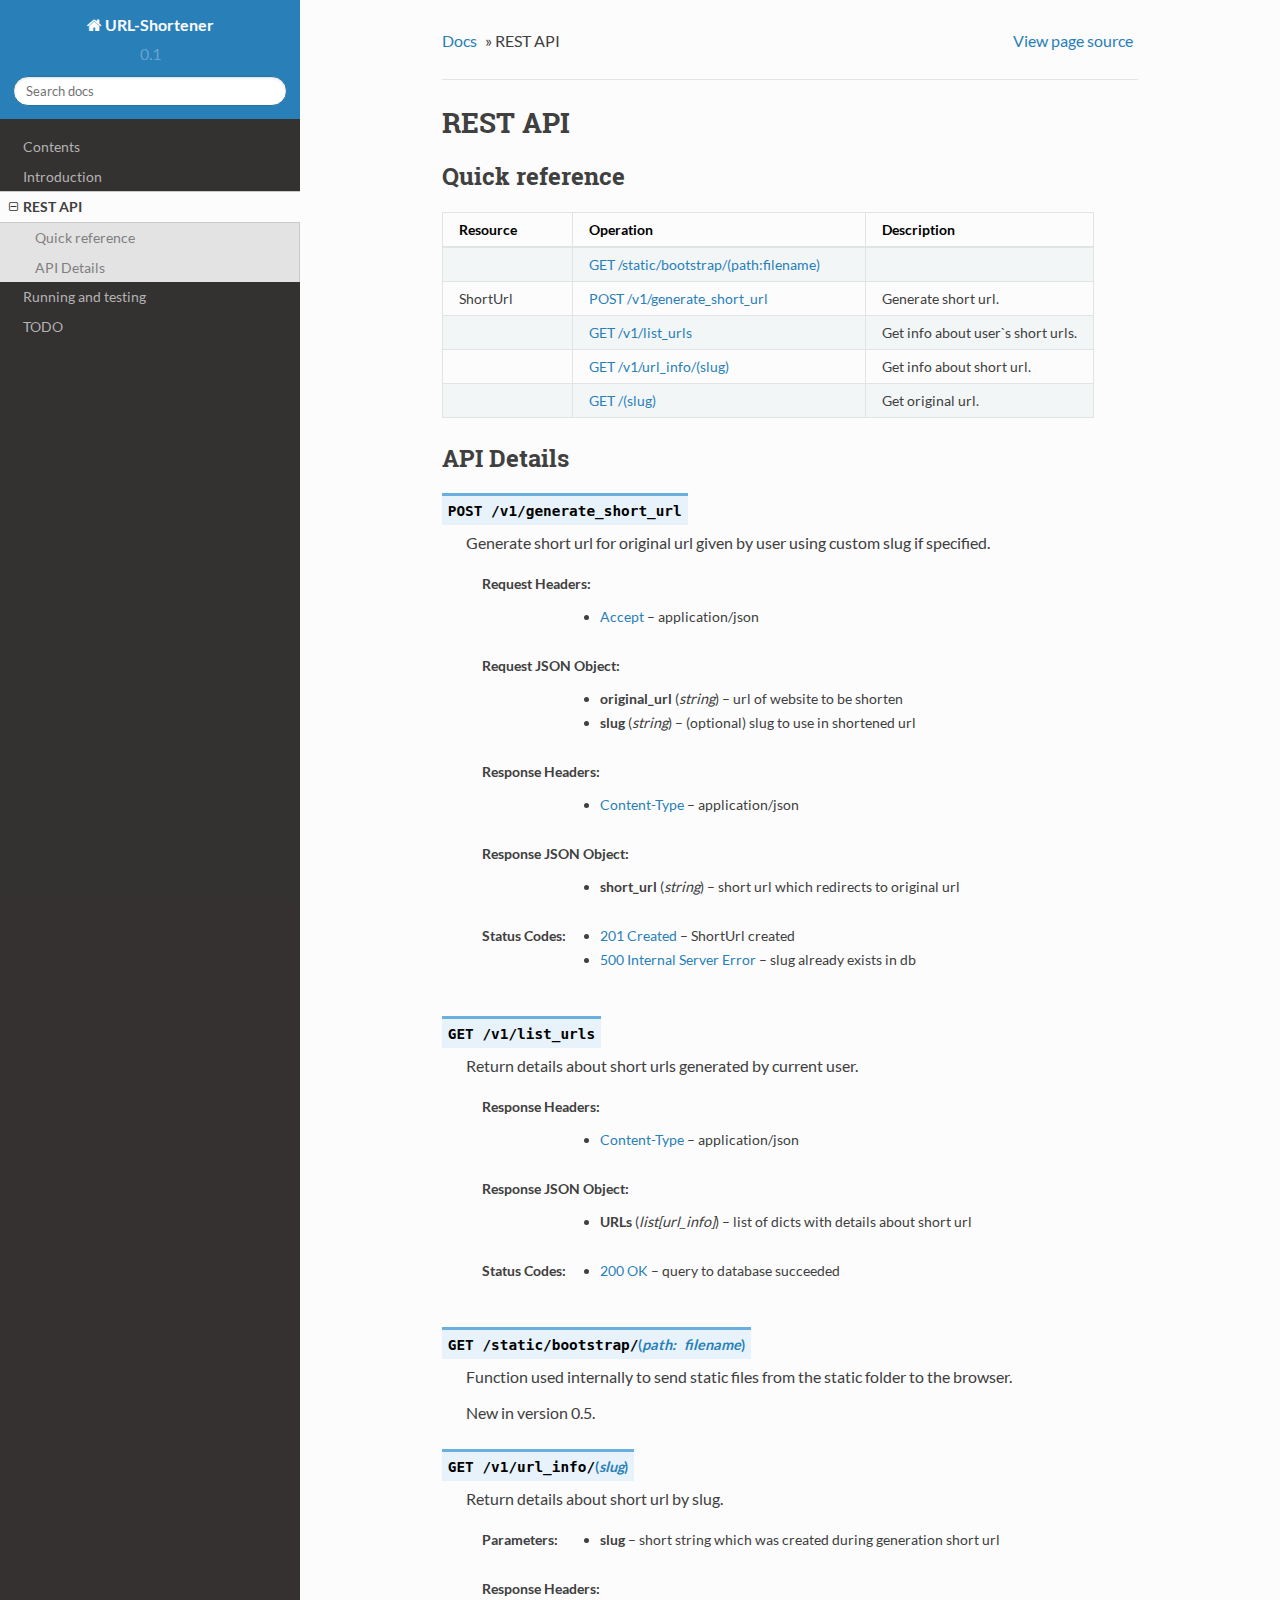
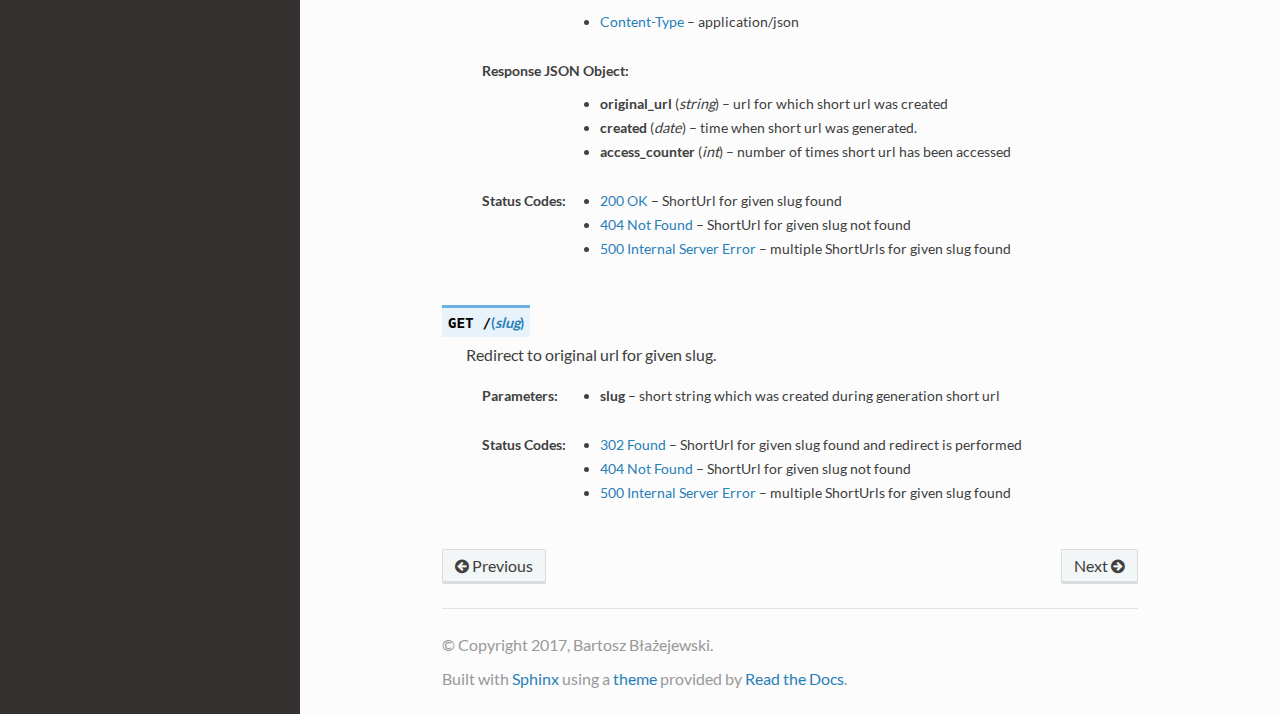
==== commit b3e7e528: "Generated gh-pages for commit ae694ea Author: Bartosz Błażejewski <bartosz.blazejewski@daftcode.pl>" ====
--- a/api.html
+++ b/api.html
@@ -155,19 +155,23 @@
 </tr>
 </thead>
 <tbody valign="top">
-<tr class="row-even"><td>ShortUrl</td>
+<tr class="row-even"><td>&nbsp;</td>
+<td><a class="reference external" href="#get--static-bootstrap-(path-filename)">GET /static/bootstrap/(path:filename)</a></td>
+<td>&nbsp;</td>
+</tr>
+<tr class="row-odd"><td>ShortUrl</td>
 <td><a class="reference external" href="#post--v1-generate_short_url">POST /v1/generate_short_url</a></td>
 <td>Generate short url.</td>
 </tr>
-<tr class="row-odd"><td>&nbsp;</td>
+<tr class="row-even"><td>&nbsp;</td>
 <td><a class="reference external" href="#get--v1-list_urls">GET /v1/list_urls</a></td>
 <td>Get info about user`s short urls.</td>
 </tr>
-<tr class="row-even"><td>&nbsp;</td>
+<tr class="row-odd"><td>&nbsp;</td>
 <td><a class="reference external" href="#get--v1-url_info-(slug)">GET /v1/url_info/(slug)</a></td>
 <td>Get info about short url.</td>
 </tr>
-<tr class="row-odd"><td>&nbsp;</td>
+<tr class="row-even"><td>&nbsp;</td>
 <td><a class="reference external" href="#get--(slug)">GET /(slug)</a></td>
 <td>Get original url.</td>
 </tr>
@@ -249,6 +253,16 @@
 </dd></dl>
 
 <dl class="get">
+<dt id="get--static-bootstrap-(path-filename)">
+<code class="descname">GET </code><code class="descname">/static/bootstrap/</code><span class="sig-paren">(</span><em class="property">path: </em><em>filename</em><span class="sig-paren">)</span><a class="headerlink" href="#get--static-bootstrap-(path-filename)" title="Permalink to this definition">¶</a></dt>
+<dd><p>Function used internally to send static files from the static
+folder to the browser.</p>
+<div class="versionadded">
+<p><span class="versionmodified">New in version 0.5.</span></p>
+</div>
+</dd></dl>
+
+<dl class="get">
 <dt id="get--v1-url_info-(slug)">
 <code class="descname">GET </code><code class="descname">/v1/url_info/</code><span class="sig-paren">(</span><em>slug</em><span class="sig-paren">)</span><a class="headerlink" href="#get--v1-url_info-(slug)" title="Permalink to this definition">¶</a></dt>
 <dd><p>Return details about short url by slug.</p>
@@ -289,7 +303,7 @@
 <dl class="get">
 <dt id="get--(slug)">
 <code class="descname">GET </code><code class="descname">/</code><span class="sig-paren">(</span><em>slug</em><span class="sig-paren">)</span><a class="headerlink" href="#get--(slug)" title="Permalink to this definition">¶</a></dt>
-<dd><p>Return original url for given slug.</p>
+<dd><p>Redirect to original url for given slug.</p>
 <table class="docutils field-list" frame="void" rules="none">
 <col class="field-name" />
 <col class="field-body" />
@@ -299,20 +313,8 @@
 </ul>
 </td>
 </tr>
-<tr class="field-even field"><th class="field-name" colspan="2">Response Headers:</th></tr>
-<tr class="field-even field"><td>&nbsp;</td><td class="field-body"><ul class="first simple">
-<li><a class="reference external" href="http://tools.ietf.org/html/rfc7231#section-3.1.1.5">Content-Type</a> &#8211; application/json</li>
-</ul>
-</td>
-</tr>
-<tr class="field-odd field"><th class="field-name" colspan="2">Response JSON Object:</th></tr>
-<tr class="field-odd field"><td>&nbsp;</td><td class="field-body"><ul class="first simple">
-<li><strong>original_url</strong> (<em>string</em>) &#8211; url for which short url was created</li>
-</ul>
-</td>
-</tr>
 <tr class="field-even field"><th class="field-name">Status Codes:</th><td class="field-body"><ul class="first last simple">
-<li><a class="reference external" href="http://www.w3.org/Protocols/rfc2616/rfc2616-sec10.html#sec10.2.1">200 OK</a> &#8211; ShortUrl for given slug found</li>
+<li><a class="reference external" href="http://www.w3.org/Protocols/rfc2616/rfc2616-sec10.html#sec10.3.3">302 Found</a> &#8211; ShortUrl for given slug found and redirect is performed</li>
 <li><a class="reference external" href="http://www.w3.org/Protocols/rfc2616/rfc2616-sec10.html#sec10.4.5">404 Not Found</a> &#8211; ShortUrl for given slug not found</li>
 <li><a class="reference external" href="http://www.w3.org/Protocols/rfc2616/rfc2616-sec10.html#sec10.5.1">500 Internal Server Error</a> &#8211; multiple ShortUrls for given slug found</li>
 </ul>
